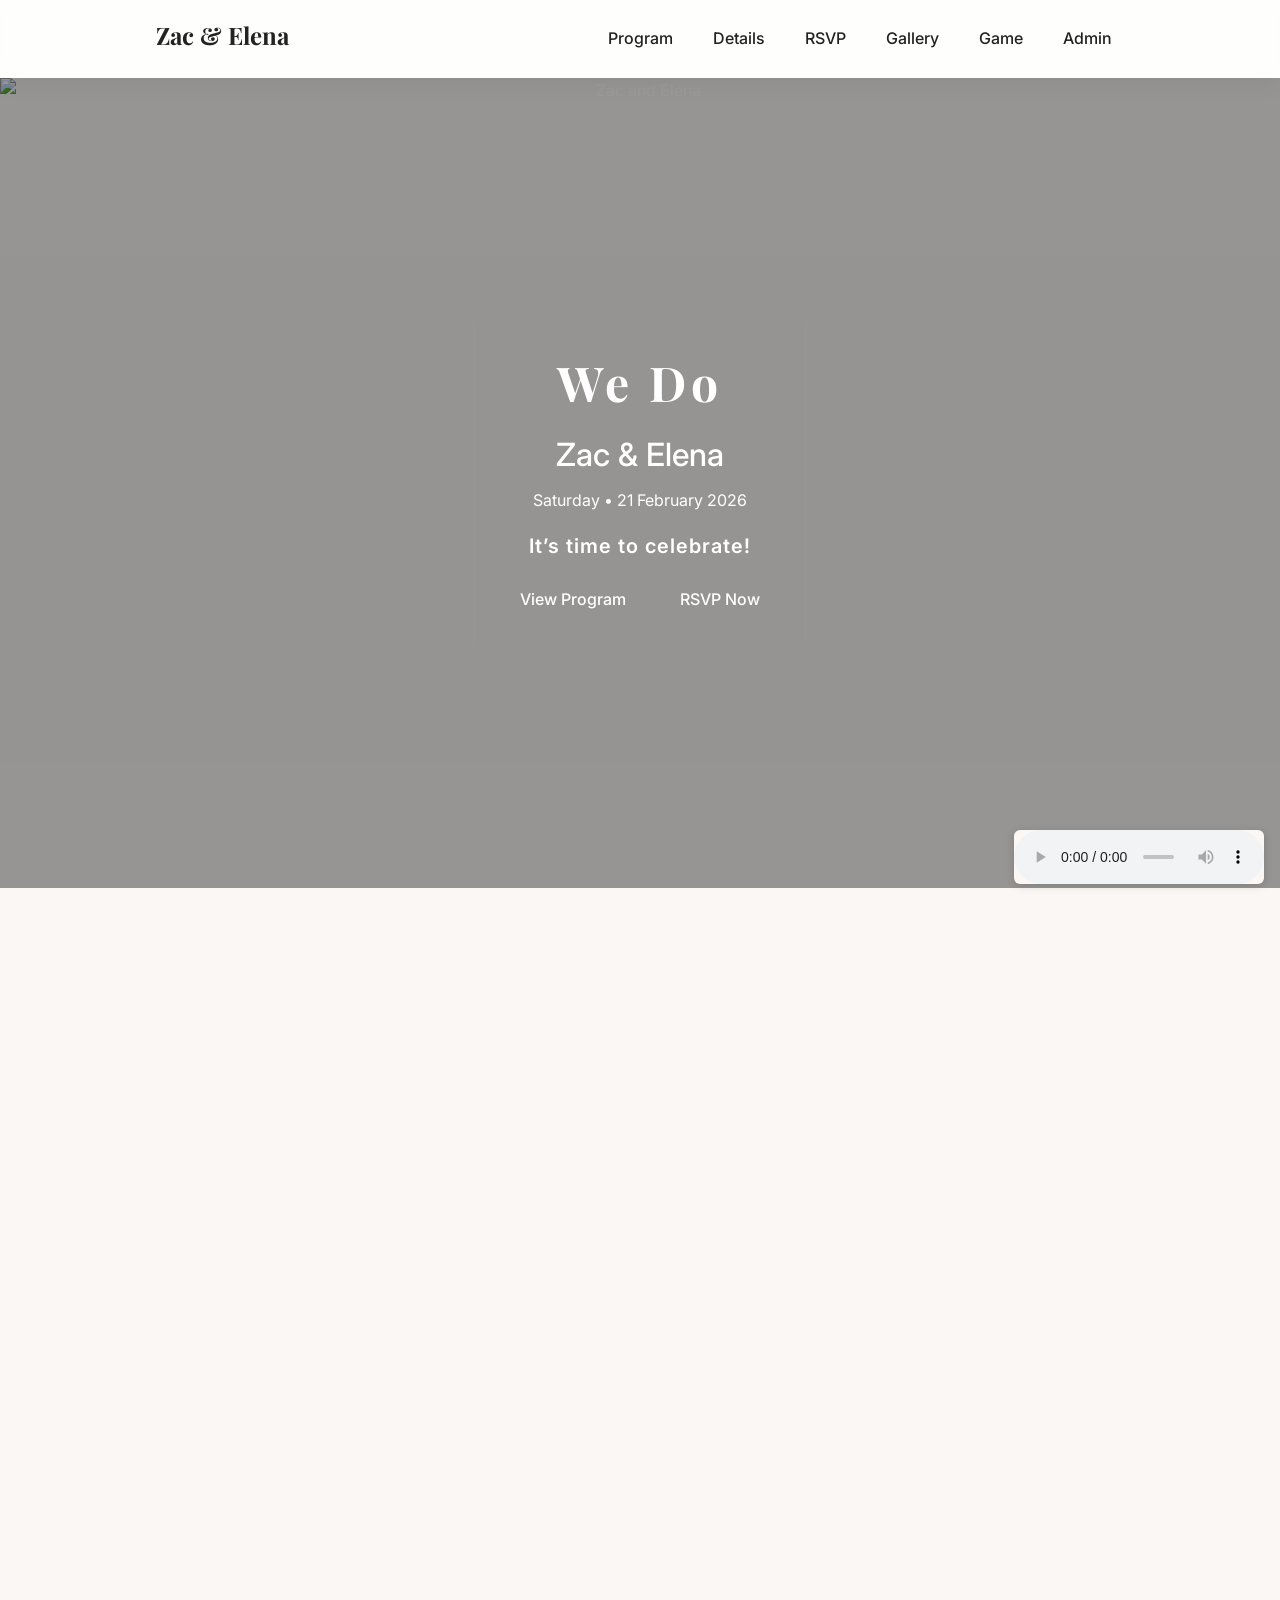
==== index.html @ fa67dbf8 "Add initial site files" ====
<!DOCTYPE html>
<html lang="en">
<head>
  <meta charset="UTF-8" />
  <meta name="viewport" content="width=device-width, initial-scale=1.0" />
  <title>Zac & Elena Wedding</title>
  <link rel="preconnect" href="https://fonts.googleapis.com">
  <link rel="preconnect" href="https://fonts.gstatic.com" crossorigin>
  <!-- Use Google Fonts for elegant typography -->
  <link href="https://fonts.googleapis.com/css2?family=Playfair+Display:wght@400;700&family=Inter:wght@300;400;600&display=swap" rel="stylesheet">
  <link rel="stylesheet" href="styles.css" />
  <script defer src="https://cdn.jsdelivr.net/npm/canvas-confetti@1.9.3/dist/confetti.browser.min.js"></script>
</head>
<body>
  <!-- Sticky navigation -->
  <header id="topNav" class="nav">
    <nav class="container">
      <h1 class="logo"><a href="#hero">Zac & Elena</a></h1>
      <ul class="nav-links">
        <li><a href="#program">Program</a></li>
        <li><a href="#details">Details</a></li>
        <li><a href="#rsvp">RSVP</a></li>
        <li><a href="#gallery">Gallery</a></li>
        <!-- Visible link to the separate game page. Opens the Everest Love Run game on its own page rather than in an overlay. -->
        <li><a href="game.html">Game</a></li>
        <li><a href="#admin">Admin</a></li>
      </ul>

        <!-- Mobile navigation toggle (hamburger).  Hidden on larger screens and used to
             collapse/expand the navigation links on small devices.  Three bars
             represent the classic hamburger icon.  The aria-label improves
             accessibility for screen readers. -->
        <button id="navToggle" class="nav-toggle" aria-label="Toggle navigation">
          <span></span>
          <span></span>
          <span></span>
        </button>
    </nav>
  </header>

  <!-- Scroll progress bar.  As you scroll down the page this bar fills to
       indicate how much of the invite has been viewed.  It sits fixed at the
       very top of the viewport and uses the primary colour from the theme. -->
  <div id="progressBar"></div>

  <!-- Hero section -->
  <section id="hero" class="hero">
    <div class="hero-overlay"></div>
    <img class="hero-bg" src="images/1000017452.jpg" alt="Zac and Elena" />
    <div class="hero-content">
      <h2 class="hero-heading" data-edit-id="hero-heading">We Do</h2>
      <p class="hero-names" data-edit-id="hero-names">Zac & Elena</p>
      <p class="hero-date" data-edit-id="hero-date">Saturday • 21 February 2026</p>
      <!-- Countdown timer to the wedding date.  It will dynamically update to
           show the days, hours, minutes and seconds remaining until the big
           celebration.  The script.js file contains the logic to populate
           this element on page load. -->
      <div id="countdown" class="countdown"></div>
      <div class="hero-buttons">
        <a href="#program" class="btn pill">View Program</a>
        <a href="#rsvp" class="btn pill">RSVP Now</a>
      </div>
    </div>
  </section>

  

  <!-- Container for custom uploaded icons/elements -->
  <div id="customElements"></div>

  <!-- Our Story section.  A narrative about the couple's journey with a
       picturesque photo alongside the text.  This section uses a two‑column
       layout on larger screens and stacks on smaller devices.  The
       data-edit-id attributes allow quick editing in admin edit mode. -->
  <section id="story" class="section">
    <div class="container story-container">
      <div class="story-text">
        <h2 class="section-title" data-edit-id="story-title">Our Story</h2>
        <p class="section-subtitle" data-edit-id="story-subtitle">From chance encounters to forever friends – here’s how our love blossomed.</p>
        <p data-edit-id="story-body">We first crossed paths on a summer adventure and soon realised our lives were meant to intertwine.  Years of laughter, travel and shared dreams brought us closer together.  From late‑night road trips in a yellow Transit van to climbing real mountains and overcoming figurative ones, our bond has only grown stronger.  We can’t wait to begin the next chapter surrounded by those we love most.</p>
      </div>
      <div class="story-image">
        <img src="images/1000017460.jpg" alt="Our story" />
      </div>
    </div>
  </section>

  <!-- Program section -->
  <section id="program" class="section">
    <div class="container">
      <h2 class="section-title" data-edit-id="program-title">Program</h2>
      <p class="section-subtitle" data-edit-id="program-subtitle">Join us for our special day – here’s how it unfolds</p>
      <div class="timeline">
        <!-- Timeline items inserted via script.js -->
      </div>
      <!-- Add to Calendar link -->
      <div class="add-calendar" style="text-align:center; margin-top: 1rem;">
        <a href="event.ics" download class="btn secondary">Add to Calendar</a>
      </div>
    </div>
  </section>

  <!-- Details section -->
  <section id="details" class="section alt-bg">
    <div class="container">
      <h2 class="section-title" data-edit-id="details-title">Details</h2>
      <div class="card-grid">
        <div class="card glass">
          <h3>Dress Attire</h3>
          <!-- The dress description can be edited via the admin content editor. -->
          <p data-edit-id="details-dress">
            <strong>DRESS ATTIRE – NO black dresses or shirts.</strong> Our
            ceremony and reception are held outdoors on lawn, so stilettos and
            spiky heels aren’t the best option – choose block heels, wedges or
            dressy flats instead. Smart, celebratory outfits are encouraged:
            think garden party meets cocktail, with colours and prints that
            celebrate the season.
          </p>
        </div>
        <div class="card glass">
          <h3>Transportation</h3>
          <!-- The transportation description can be edited via the admin content editor. -->
          <p data-edit-id="details-transport">
            Parking at Figbird Cottage is limited and taxis are scarce, so
            please <strong>car‑pool</strong> where possible. We’ve arranged a
            <strong>free shuttle bus</strong> making <strong>multiple trips
            between 3:30&nbsp;PM and 4:00&nbsp;PM</strong> from the
            <em>Nowra&nbsp;Entertainment Centre</em> to Figbird Cottage. There is
            plenty of parking at the Entertainment Centre. <br>
            <br>
            All guests must leave Figbird by <strong>11:00&nbsp;PM</strong>. If you’d like
            a lift back into town or to a nearby local address, simply tick the
            <em>late‑night shuttle</em> option on your RSVP and include your
            drop‑off street so we can plan routes.
          </p>
        </div>
        <div class="card glass">
          <h3>Accommodation</h3>
          <!-- The accommodation description can be edited via the admin content editor. -->
          <p data-edit-id="details-accom">
            We haven’t reserved accommodation, so please book early – weekends in
            the Shoalhaven region fill up fast. Great options in <strong>Nowra</strong>
            include <a href="https://www.questapartments.com.au/properties/nsw/nowra/quest-nowra/overview" target="_blank">Quest Nowra</a>
            (around <em>$220/night</em>), <a href="https://www.parkhaven.com.au/" target="_blank">Parkhaven Motel</a>
            (~<em>$180/night</em>) and <a href="https://www.nightcaphotels.com.au/hotels/nsw/archer" target="_blank">Nightcap at Archer</a>
            (~<em>$190/night</em>). You’ll also find plenty of charming Airbnbs and holiday cottages in
            Nowra, Bomaderry and nearby coastal towns like Huskisson, Culburra and Shoalhaven Heads
            from around <em>$250/night</em>.
          </p>
        </div>
      </div>
    </div>
  </section>

  <!-- RSVP section -->
  <section id="rsvp" class="section">
    <div class="container">
      <h2 class="section-title" data-edit-id="rsvp-title">RSVP</h2>
      <p class="section-subtitle" data-edit-id="rsvp-subtitle">Kindly reply by 15 January&nbsp;2026</p>
      <!-- Wrap the RSVP form in a decorative card container to evoke a wedding invitation feel -->
      <div class="rsvp-card">
        <!-- Custom RSVP header capturing Zac & Elena's love story (Mt Everest, yellow van, hearts, rings, roses, cross and their names). -->
        <img src="images/rsvp_header_custom_final.jpg" alt="Custom RSVP header" class="rsvp-header">
        <form id="rsvpForm" class="rsvp-form glass">
        <!-- Guest selection list -->
        <div id="guestListContainer" class="guest-list-container"></div>
        <button type="button" id="addGuestBtn" class="btn secondary small">+ Add another guest</button>
        
        <!-- Attendance question -->
        <div class="form-group">
          <label>Will you honour us with your presence on this special day?</label>
          <div class="radio-group">
            <label><input type="radio" name="attendance" value="yes" required /> Yes, I’d love to!</label>
            <label><input type="radio" name="attendance" value="no" /> Sadly, I won’t be able to attend.</label>
          </div>
        </div>

        <!-- Bring a guest? -->
        <div class="form-group">
          <label>Will you be bringing a guest to share this special moment?</label>
          <div class="radio-group">
            <label><input type="radio" name="bringGuest" value="yes" /> Yes, I’ll have someone joining me!</label>
            <label><input type="radio" name="bringGuest" value="no" checked /> No, I’ll be attending on my own.</label>
          </div>
        </div>

        <!-- Shuttle pickup (Reception-only guests) -->
        <div id="shuttle1Container" class="form-group hidden">
          <label>Reception-only shuttle pickup (3:30–4:00&nbsp;PM at Nowra Entertainment Centre)</label>
          <p>This option is only for reception-only guests. Please indicate if you will use this shuttle.</p>
          <div class="checkbox-group">
            <label><input type="checkbox" id="shuttle1" /> I will use the reception shuttle</label>
          </div>
        </div>

        <!-- Late-night shuttle -->
        <div class="form-group">
          <label><input type="checkbox" id="lateShuttle" /> I’ll need a late-night shuttle</label>
          <div id="lateShuttleAddress" class="hidden">
            <label for="dropoff">Drop-off address (optional)</label>
            <input type="text" id="dropoff" name="dropoff" placeholder="Enter your address" />
          </div>
        </div>

        <!-- Song suggestion -->
        <div class="form-group">
          <label for="song">Song suggestion (title &amp; artist)</label>
          <input type="text" id="song" name="song" placeholder="Optional" />
        </div>

        <!-- Dietary requirements -->
        <div class="form-group">
          <label for="diet">Dietary requirements</label>
          <input type="text" id="diet" name="diet" placeholder="e.g., vegetarian, allergies (optional)" />
        </div>

        <!-- Comments -->
        <div class="form-group">
          <label for="message">Message to the couple</label>
          <textarea id="message" name="message" rows="3" placeholder="Optional"></textarea>
        </div>

        <!-- Shuttle information box -->
        <div class="shuttle-info-box">
          <h4>Shuttle Details</h4>
          <p>If you plan to use the shuttle, please meet at the <strong>Nowra Entertainment Centre</strong> at <strong>3:30&nbsp;PM</strong>. The shuttle will depart promptly after. All guests must leave Figbird by <strong>11:00&nbsp;PM</strong>. If you need a ride into town or to a local address on our free shuttle, please select the late‑night shuttle option in your RSVP.</p>
          <!-- Decorative map image sized via CSS. Clicking the map opens the shuttle route in Google Maps. -->
          <a id="shuttleMapLink" href="https://www.google.com/maps/dir/?api=1&origin=Nowra+Entertainment+Centre,+Nowra+NSW&destination=Figbird+Cottage,+Terara+NSW" target="_blank" style="display:block;">
            <img src="images/shuttle_info_compressed.jpg" alt="Shuttle route information map" class="shuttle-map" style="height: 180px; max-height: 180px; width: 100%; object-fit: contain; object-position: center;">
          </a>
        </div>

        <!-- Submit -->
        <div class="form-group">
          <button type="submit" class="btn primary">Submit RSVP</button>
        </div>
        </form>
      </div>
      <p id="rsvpConfirmation" class="hidden confirmation"></p>
      <!-- Popup message for RSVP confirmation and confetti -->
      <div id="rsvpPopup" class="hidden rsvp-popup"></div>
    </div>
  </section>

  <!-- Gallery -->
  <!-- Highlight Reel section. Four hand‑picked photos autoplay through a simple slideshow. -->
  <section id="gallery" class="section">
    <div class="container">
      <h2 class="section-title">Highlights</h2>
      <!-- Container for the highlight slideshow. Each img represents a slide. -->
      <div id="highlightReel" class="highlight-reel">
        <img class="highlight-slide" data-index="0" alt="" />
        <img class="highlight-slide" data-index="1" alt="" />
        <img class="highlight-slide" data-index="2" alt="" />
        <img class="highlight-slide" data-index="3" alt="" />
      </div>
      <!-- A subtle progress bar below the slideshow showing the current slide position. -->
      <div id="highlightProgress" class="highlight-progress">
        <div id="highlightProgressBar" class="progress-bar"></div>
      </div>
    </div>
  </section>

  <!-- Coming Soon section. Teases the future guest and professional photos with disabled placeholders. -->
  <section id="comingSoon" class="section">
    <div class="container">
      <h2 class="section-title">Coming Soon...</h2>
      <p class="section-subtitle">We’ll open this space for your photos and our photographer’s favourites after the day. Check back soon!</p>
      <div class="coming-grid">
        <div class="coming-slot"><div class="coming-placeholder"></div></div>
        <div class="coming-slot"><div class="coming-placeholder"></div></div>
        <div class="coming-slot"><div class="coming-placeholder"></div></div>
        <div class="coming-slot"><div class="coming-placeholder"></div></div>
      </div>
      <p class="coming-note">Uploads will open after the big day.</p>
    </div>
  </section>


  <!-- Guestbook section.  Visitors can leave well‑wishes or advice for
       the newlyweds.  Messages are stored in the browser’s local storage so
       they persist between visits.  The list of entries appears below the
       form and is also visible to the admin on the dashboard. -->
  <section id="guestbook" class="section alt-bg">
    <div class="container">
      <h2 class="section-title">Guestbook</h2>
      <p class="section-subtitle">Leave a message for the happy couple</p>
      <form id="guestbookForm" class="guestbook-form glass">
        <div class="form-group">
          <label for="guestbookName">Your name</label>
          <input type="text" id="guestbookName" placeholder="Your name" required />
        </div>
        <div class="form-group">
          <label for="guestbookMessage">Message</label>
          <textarea id="guestbookMessage" rows="3" placeholder="Your message" required></textarea>
        </div>
        <button type="submit" class="btn primary">Submit Message</button>
      </form>
      <ul id="guestbookEntries" class="list guestbook-list"></ul>
    </div>
  </section>

  <!-- Admin section -->
  <section id="admin" class="section alt-bg">
    <div class="container">
    <h2 class="section-title" data-edit-id="admin-title">Admin Dashboard</h2>
      <div id="adminLogin" class="admin-login glass">
        <h3>Admin Access</h3>
        <p>Enter the site password and admin key to view RSVPs.</p>
        <div class="form-group">
          <label for="sitePassword">Site password:</label>
          <input type="password" id="sitePassword" required />
        </div>
        <div class="form-group">
          <label for="adminKey">Admin key:</label>
          <input type="password" id="adminKey" required />
        </div>
        <button id="adminLoginBtn" class="btn primary">Login</button>
        <p id="adminError" class="error hidden"></p>
      </div>
      
      <div id="adminContent" class="admin-content hidden">
        <div class="admin-actions">
          <button id="exportCsvBtn" class="btn secondary small">Export RSVPs CSV</button>
          <button id="exportSongsCsvBtn" class="btn secondary small">Export Songs CSV</button>
          <button id="exportShuttlesCsvBtn" class="btn secondary small">Export Shuttles CSV</button>
          <button id="clearRsvpsBtn" class="btn danger small">Clear RSVPs</button>
          <!-- Buttons to manage the guestbook entries.  Admins can export
               messages as a CSV or clear the guestbook entirely. -->
          <button id="exportGuestbookBtn" class="btn secondary small">Export Guestbook CSV</button>
          <button id="clearGuestbookBtn" class="btn danger small">Clear Guestbook</button>
        </div>
        <!-- Box 1: RSVP Entries -->
        <div class="admin-box">
          <h3>RSVP Entries</h3>
          <div id="rsvpEntries" class="entries"></div>
        </div>
        <!-- Box 2: Song Suggestions -->
        <div class="admin-box">
          <h3>Song Suggestions</h3>
          <ul id="songsList" class="list"></ul>
        </div>
        <!-- Box 3: Shuttle #1 Roster (Reception-only) -->
        <div class="admin-box">
          <h3>Shuttle #1 Roster (Reception‑only)</h3>
          <ul id="shuttle1List" class="list"></ul>
        </div>
        <!-- Box 4: Shuttle #2 Roster (Late-night) -->
        <div class="admin-box">
          <h3>Shuttle #2 Roster (Late‑night)</h3>
          <ul id="shuttle2List" class="list"></ul>
        </div>
        <!-- Box 5: Remaining Guests (Pending) -->
        <div class="admin-box">
          <h3>Remaining Guests (Pending)</h3>
          <button id="togglePendingBtn" class="btn secondary small">Show/Hide Remaining Guests</button>
          <ul id="pendingList" class="list hidden"></ul>
        </div>
        <!-- Box 6: Declined RSVPs -->
        <div class="admin-box">
          <h3>Declined RSVPs</h3>
          <ul id="declinedList" class="list"></ul>
        </div>

        <!-- Box 7: Game High Scores -->
        <div class="admin-box">
          <h3>Game High Scores</h3>
          <ul id="highScoresList" class="list"></ul>
        </div>

        <!-- Box 8: Edit Content Sections -->
        <div class="admin-box">
          <h3>Edit Content Sections</h3>
          <p>Change the headings and text across your site (Our Story, Program intro, RSVP subtitle and Details cards). Your edits will appear instantly on the page and can be saved together.</p>
          <!-- Dynamic content editor fields will be injected here via script.js. -->
          <div id="contentEditor"></div>
        </div>

        <!-- Box 9: Edit Program Timeline -->
        <div class="admin-box">
          <h3>Edit Program Timeline</h3>
          <p>Modify your wedding schedule using the simple event editor below. Each entry has fields for
            <strong>time</strong>, <strong>title</strong>, and a <strong>description</strong>. You can optionally
            add an emoji icon or a chip (small tag) with a label and URL—for example, to link to a map. Use
            the arrows to reorder events or the remove button to delete one. Click <em>Add Event</em> to
            insert a new row. When you’re done, click <strong>Save Program</strong> to update the timeline.</p>
          <!-- Container for the dynamic program editor. Rows will be injected via script.js -->
          <div id="programEditor"></div>
          <!-- Buttons for editing the program timeline -->
          <div class="program-editor-actions" style="margin-top: 0.5rem;">
            <button id="addEventBtn" type="button" class="btn secondary small">Add Event</button>
            <!-- The Save Program button has been removed. Use the Save All button below to commit timeline changes. -->
          </div>
        </div>

        <!-- Box 10: Guestbook Messages -->
        <div class="admin-box">
          <h3>Guestbook Messages</h3>
          <button id="toggleGuestbookAdminBtn" class="btn secondary small">Show/Hide Messages</button>
          <ul id="adminGuestbookList" class="list hidden"></ul>
        </div>

        <!-- Box 11: Manage Highlight Reel and Guest Uploads -->
        <div class="admin-box">
          <h3>Highlight Gallery</h3>
          <p>Upload up to four highlight images. These will play automatically in a slideshow for your guests.</p>
          <!-- Highlight upload controls. Each slot corresponds to a slide in the highlight reel. -->
          <div class="form-group">
            <label for="highlightUpload0">Highlight 1:</label>
            <input type="file" id="highlightUpload0" accept="image/*" />
            <button id="clearHighlight0" class="btn danger small" type="button">Clear</button>
          </div>
          <div class="form-group">
            <label for="highlightUpload1">Highlight 2:</label>
            <input type="file" id="highlightUpload1" accept="image/*" />
            <button id="clearHighlight1" class="btn danger small" type="button">Clear</button>
          </div>
          <div class="form-group">
            <label for="highlightUpload2">Highlight 3:</label>
            <input type="file" id="highlightUpload2" accept="image/*" />
            <button id="clearHighlight2" class="btn danger small" type="button">Clear</button>
          </div>
          <div class="form-group">
            <label for="highlightUpload3">Highlight 4:</label>
            <input type="file" id="highlightUpload3" accept="image/*" />
            <button id="clearHighlight3" class="btn danger small" type="button">Clear</button>
          </div>
          <h3 style="margin-top:1.5rem;">Guest Uploads</h3>
          <p>When enabled, guests will be able to submit their own photos after the wedding. All submissions will remain pending until approved.</p>
          <div class="form-group">
            <input type="checkbox" id="enableGuestUploads" />
            <label for="enableGuestUploads">Enable guest uploads</label>
          </div>
        </div>

        <!-- Box 12: Our Story Photo -->
        <div class="admin-box">
          <h3>Our Story Photo</h3>
          <p>Upload or change the photo displayed in the Our Story section.</p>
          <div class="form-group">
            <input type="file" id="storyImageUpload" accept="image/*" />
            <button id="clearStoryImage" class="btn danger small" type="button">Clear</button>
          </div>
        </div>

        <!-- Save All Changes button: commit content, program and other edits in one step -->
        <div class="admin-box">
          <!-- Hook the click handler inline so it always fires, even if JS event binding fails. -->
          <button id="saveAllBtn" class="btn primary" onclick="saveAllChanges()">Save All Changes</button>
          <!-- A small status message that appears after saving. It is hidden by default and shown via script.js. -->
          <p id="saveAllStatus" class="status hidden" style="margin-top:0.5rem;color:green;"></p>
        </div>

        <!-- Raw entries (hidden by default) -->
        <div id="rawContainer" class="hidden">
          <h3>Raw Entries</h3>
          <pre id="rawEntries" class="raw"></pre>
        </div>
        <!-- Designer Tools -->
        <h3>Designer Tools</h3>
        <div class="designer-tools">
          <div class="form-group">
            <label for="adminUploadImage">Upload image to gallery:</label>
            <input type="file" id="adminUploadImage" accept="image/*" />
          </div>
          <div class="form-group">
            <label for="adminUploadIcon">Upload icon/graphic (free placement):</label>
            <input type="file" id="adminUploadIcon" accept="image/*" />
          </div>

          <!-- Upload hero background image for the hero section. Allows you to change the background photo on the fly. -->
          <div class="form-group">
            <label for="adminUploadHero">Upload hero background:</label>
            <input type="file" id="adminUploadHero" accept="image/*" />
          </div>
          <div class="form-group">
            <label for="adminUploadMusic">Upload music file:</label>
            <input type="file" id="adminUploadMusic" accept="audio/*" />
          </div>
          <div class="form-group">
            <label for="headerColorPicker">Header text color:</label>
            <input type="color" id="headerColorPicker" value="#222222" />
          </div>
          <div class="form-group">
            <label for="textColorPicker">Body text color:</label>
            <input type="color" id="textColorPicker" value="#333333" />
          </div>
          <div class="form-group">
            <label for="navBgColorPicker">Navigation background color:</label>
            <input type="color" id="navBgColorPicker" value="#ffffff" />
          </div>
          <div class="form-group">
            <label for="overlayOpacity">Background overlay opacity (35–90%):</label>
            <input type="range" id="overlayOpacity" min="35" max="90" value="70" />
          </div>
          <div class="form-group">
            <button id="toggleEditMode" class="btn secondary small">Toggle Edit Mode</button>
            <button id="toggleRawEntries" class="btn secondary small">Toggle Raw Entries</button>
          </div>
          <!-- The separate Save Changes button is removed in favour of the unified Save All button. -->
        </div>
      </div>
    </div>
  </section>

  <!-- Lightbox overlay for viewing gallery images in full size.  It is hidden by default
       and becomes visible when a gallery image is clicked.  Navigation buttons allow
       visitors to move between images, and the close button returns to the gallery. -->
  <div id="lightboxOverlay" class="lightbox hidden">
    <button id="lightboxClose" class="lightbox-close" aria-label="Close image">×</button>
    <button id="lightboxPrev" class="lightbox-nav lightbox-prev" aria-label="Previous image">‹</button>
    <img id="lightboxImage" src="" alt="Gallery image" />
    <button id="lightboxNext" class="lightbox-nav lightbox-next" aria-label="Next image">›</button>
  </div>
  <!-- Load the galleryImages script before the main script so the
       galleryImages object is available globally. This script defines
       window.galleryImages which contains base64 versions of the gallery
       photos. -->
  <script src="galleryImages.js"></script>
  <script src="script.js"></script>
  <!-- Everest Love Run game script has been moved to game.html -->
  <!-- Background music audio (managed via admin tools) -->
  <!--
    The background music player is now visible to guests.  We expose the native
    browser controls so visitors can pause or adjust the volume of whatever
    track the admin has uploaded.  The element is positioned via CSS (see
    styles.css) so it floats unobtrusively in the bottom corner of the page.
  -->
  <audio id="bgMusic" loop controls></audio>

<script>
document.addEventListener('DOMContentLoaded', function() {
  try {
    // Fix any 'amp;amp' occurrences in text content
    function normalizeNodeText(node) {
      if (node.nodeType === Node.TEXT_NODE) {
        if (node.nodeValue && node.nodeValue.includes('amp;amp')) {
          node.nodeValue = node.nodeValue.replace(/amp;amp/g, '&');
        }
      } else if (node.nodeType === Node.ELEMENT_NODE) {
        node.childNodes.forEach(normalizeNodeText);
      }
    }
    normalizeNodeText(document.body);
    if (document.title && document.title.includes('amp;amp')) {
      document.title = document.title.replace(/amp;amp/g, '&');
    }
  } catch (e) {
    console.warn('Normalization error:', e);
  }
});
</script>

</body>
</html>
---- styles.css ----
/* Base styles */
* {
  box-sizing: border-box;
}

body {
  margin: 0;
  font-family: 'Inter', sans-serif;
  line-height: 1.6;
  color: var(--text-color);
  background: var(--background-color);
}

/*
 * Make the background music player visible and unobtrusive.  The native
 * browser audio controls provide play/pause and volume adjustment so
 * guests can manage the music to their liking.  Position the player
 * fixed in the bottom right corner to keep it accessible no matter
 * where the visitor is on the page.  A subtle shadow and rounded
 * corners integrate it with the rest of the design.
 */
#bgMusic {
  position: fixed;
  bottom: 1rem;
  right: 1rem;
  z-index: 1000;
  width: 250px;
  max-width: 80vw;
  background-color: var(--background-color);
  border-radius: 6px;
  box-shadow: 0 2px 8px rgba(0, 0, 0, 0.15);
}

h1, h2, h3, h4, h5, h6 {
  font-family: 'Playfair Display', serif;
  margin: 0 0 0.5rem;
  color: var(--heading-color);
}

p {
  margin-top: 0;
}

/* CSS variables for theme */
:root {
  --primary-color: #ba8ca2;
  --secondary-color: #e9d6c6;
  --accent-color: #c49e8b;
  --background-color: #faf7f5;
  --text-color: #333;
  --heading-color: #222;
  --nav-bg-color: rgba(255, 255, 255, 0.8);
  --card-background: rgba(255, 255, 255, 0.9);
  --card-blur: 12px;
  --card-radius: 1rem;
  --shadow: 0 6px 24px rgba(0, 0, 0, 0.05);
  --transition-fast: 0.2s ease;
}

/* Utility classes */
.container {
  width: 90%;
  max-width: 1000px;
  margin: 0 auto;
  padding: 2rem 0;
}

section {
  padding: 4rem 0;
  position: relative;
}

.section-title {
  font-size: 2rem;
  text-align: center;
  margin-bottom: 1rem;
}

.section-subtitle {
  font-size: 1rem;
  text-align: center;
  margin-bottom: 2rem;
  color: #666;
}

.alt-bg {
  background: #f5efec;
}

/* Navigation */
.nav {
  position: sticky;
  top: 0;
  width: 100%;
  background: var(--nav-bg-color);
  backdrop-filter: blur(10px);
  z-index: 100;
  box-shadow: var(--shadow);
}

.nav .container {
  display: flex;
  align-items: center;
  justify-content: space-between;
  padding: 1rem;
}

.nav .logo a {
  font-size: 1.5rem;
  font-weight: bold;
  color: var(--heading-color);
  text-decoration: none;
}

.nav-links {
  list-style: none;
  display: flex;
  gap: 1rem;
  margin: 0;
  padding: 0;
}

.nav-links li a {
  text-decoration: none;
  color: var(--heading-color);
  font-weight: 500;
  padding: 0.5rem 0.75rem;
  transition: color var(--transition-fast);
}

.nav-links li a:hover {
  color: var(--primary-color);
}

/* Hero */
.hero {
  position: relative;
  min-height: 90vh;
  display: flex;
  align-items: center;
  justify-content: center;
  text-align: center;
  color: white;
  overflow: hidden;
}

.hero-bg {
  position: absolute;
  top: 0;
  left: 0;
  width: 100%;
  height: 100%;
  object-fit: cover;
  z-index: -2;
}

.hero-overlay {
  position: absolute;
  top: 0;
  left: 0;
  width: 100%;
  height: 100%;
  background: rgba(0, 0, 0, 0.4);
  z-index: -1;
}

.hero-content {
  backdrop-filter: blur(4px);
  padding: 2rem;
  border-radius: var(--card-radius);
  max-width: 90%;
  color: #fff;
}

/* Ensure hero links and headings are white */
.hero-content h2,
.hero-content p,
.hero-content a {
  color: #fff;
}

.hero-heading {
  font-size: 3rem;
  margin-bottom: 0.5rem;
  letter-spacing: 0.1em;
}

.hero-names {
  font-size: 2rem;
  font-weight: 500;
  margin-bottom: 0.5rem;
}

.hero-date {
  font-size: 1rem;
  margin-bottom: 1rem;
}

.hero-buttons {
  display: flex;
  gap: 1rem;
  justify-content: center;
}

/* Buttons */
.btn {
  display: inline-block;
  padding: 0.6rem 1.2rem;
  border-radius: 999px;
  text-decoration: none;
  font-weight: 500;
  cursor: pointer;
  transition: background var(--transition-fast), color var(--transition-fast);
}

.btn.primary {
  background: var(--primary-color);
  color: white;
}

.btn.primary:hover {
  background: #9c7187;
}

.btn.secondary {
  background: var(--secondary-color);
  color: var(--heading-color);
}

.btn.secondary:hover {
  background: #d1c2b4;
}

.btn.danger {
  background: #e57373;
  color: white;
}

.btn.danger:hover {
  background: #cc5c5c;
}

.btn.small {
  padding: 0.4rem 1rem;
  font-size: 0.875rem;
}

/* Cards & grid */
.card-grid {
  display: grid;
  grid-template-columns: repeat(auto-fit, minmax(250px, 1fr));
  gap: 1.5rem;
}

.card {
  padding: 1.5rem;
  border-radius: var(--card-radius);
  box-shadow: var(--shadow);
  background: var(--card-background);
  backdrop-filter: blur(var(--card-blur));
  /* Increase line height to improve legibility in long paragraphs */
  line-height: 1.6;
  /* Space out paragraphs inside cards */
}

/* Reduce crowded appearance inside detail cards */
#details .card p {
  /* Give paragraphs more breathing room */
  margin-bottom: 1rem;
}

/* Use primary color for emphasised text within detail cards rather than red */
#details .card strong {
  /* Style headings inside details cards */
  display: block;
  margin-bottom: 0.5rem;
  font-size: 1.05rem;
  color: var(--primary-color);
}

/* Edit mode styling */
/* In edit mode highlight gallery images without making them draggable.
   A dashed border indicates the image is editable, but the cursor remains default
   so users aren’t misled into dragging photos out of place. */
.edit-mode .gallery-grid img {
  border: 2px dashed var(--primary-color);
  cursor: default;
}

/* Controls displayed under each gallery image when edit mode is active */
.gallery-controls {
  /* Default flex layout for controls when not overlaid via wrapper. */
  display: flex;
  justify-content: center;
  gap: 0.5rem;
  margin-top: 0.25rem;
}
.gallery-controls button {
  font-size: 0.8rem;
  padding: 0.2rem 0.4rem;
  border: none;
  border-radius: 0.3rem;
  cursor: pointer;
  background: var(--secondary-color);
  color: var(--heading-color);
  box-shadow: var(--shadow);
}

/* Style the slider used to resize gallery images in edit mode. It inherits
   accent colours for consistency with the site palette. */
.gallery-controls input[type="range"] {
  -webkit-appearance: none;
  height: 0.4rem;
  /* Width of each slider. Slightly narrower now that multiple sliders may appear */
  width: 3rem;
  border-radius: 0.2rem;
  background: var(--secondary-color);
  outline: none;
}
.gallery-controls input[type="range"]::-webkit-slider-thumb {
  -webkit-appearance: none;
  appearance: none;
  width: 0.8rem;
  height: 0.8rem;
  border-radius: 50%;
  background: var(--primary-color);
  cursor: pointer;
}
.gallery-controls input[type="range"]::-moz-range-thumb {
  width: 0.8rem;
  height: 0.8rem;
  border-radius: 50%;
  background: var(--primary-color);
  cursor: pointer;
}
.gallery-controls button:hover {
  background: var(--primary-color);
  color: white;
}

/* When a gallery image is wrapped in .gallery-item, position the controls
   overlay at the bottom of the image. The wrapper must be position:relative. */
.gallery-item {
  position: relative;
}
.gallery-item .gallery-controls {
  /* When wrapped in .gallery-item the controls should appear below the image
     rather than overlaying it. Use static positioning so they stack. */
  position: static;
  display: flex;
  justify-content: center;
  gap: 0.4rem;
  margin-top: 0.25rem;
  background: transparent;
  border-radius: 0;
}

/* --------------------------------------------------------------------------
   Detail card collapsing
   Adds a neat “Read more/Less” toggle to long detail boxes so they don’t
   dominate the page. When collapsed, the card height is capped and a
   gradient overlay hints that more content is available. */
.card.collapsed {
  /* Limit the height of each collapsed card so information is displayed
     compactly. A lower height prevents the boxes from feeling crowded. */
  max-height: 200px;
  overflow: hidden;
  position: relative;
  transition: max-height 0.3s ease;
}
.card.collapsed::after {
  content: '';
  position: absolute;
  bottom: 0;
  left: 0;
  width: 100%;
  /* Subtler fade overlay height so more of the card is visible */
  height: 3rem;
  background: linear-gradient(rgba(255,255,255,0), var(--background-color));
}
.read-more {
  display: block;
  margin: 0.5rem auto 0;
  padding: 0.3rem 0.8rem;
  border-radius: 0.5rem;
  /* Make the read more toggle more visually distinct */
  background: var(--primary-color);
  color: white;
  font-size: 0.85rem;
  text-align: center;
  cursor: pointer;
  width: fit-content;
}
.read-more:hover {
  /* Invert colours when hovering to give the button a tactile feel */
  background: var(--secondary-color);
  color: var(--heading-color);
}

/* Wrap each detail card and its read‑more button so they remain vertically
   aligned within the grid. The wrapper uses a column layout to stack
   the card and button together. */
.card-wrapper {
  display: flex;
  flex-direction: column;
  align-items: stretch;
}

/* Hero background thumbnail shown in the gallery under the couple photos */
.gallery-grid img.hero-thumb {
  opacity: 0.5;
  pointer-events: none;
}

/* Floral border styling for detail cards */
#details .card {
  /* Preserve existing styles */
  position: relative;
  border: 16px solid transparent;
  border-image-source: url('images/floral-border.png');
  border-image-slice: 200;
  border-image-repeat: round;
}

/* Increase visibility and prominence of the persistent exit button shown in the game overlay */
.exit-overlay-btn {
  font-size: 1.2rem;
  padding: 0.6rem 1rem;
  border-radius: 0.5rem;
  background: #e53e3e;
  color: #fff;
  box-shadow: var(--shadow);
  /* Position towards the top centre for better visibility */
  top: 1rem;
  right: 1rem;
}


/* Timeline */
.timeline {
  position: relative;
  margin-left: 2rem;
  padding-left: 2rem;
  border-left: 2px solid var(--accent-color);
}

.timeline-item {
  position: relative;
  margin-bottom: 2rem;
  padding-left: 1.5rem;
}

.timeline-item:last-child {
  margin-bottom: 0;
}

.timeline-item::before {
  content: '';
  position: absolute;
  left: -1.2rem;
  top: 0;
  width: 0.75rem;
  height: 0.75rem;
  background: var(--accent-color);
  border-radius: 50%;
}

.timeline-time {
  font-weight: bold;
  margin-bottom: 0.25rem;
  color: var(--primary-color);
}

.timeline-title {
  font-size: 1.1rem;
  margin-bottom: 0.25rem;
}

.timeline-desc {
  font-size: 0.9rem;
  color: #666;
}

.timeline-chip {
  display: inline-block;
  margin-top: 0.25rem;
  background: var(--secondary-color);
  color: var(--heading-color);
  padding: 0.25rem 0.5rem;
  border-radius: 999px;
  font-size: 0.75rem;
  text-decoration: none;
}

/* RSVP form */
.rsvp-form {
  padding: 2rem;
  border-radius: var(--card-radius);
  box-shadow: var(--shadow);
  background: var(--card-background);
  backdrop-filter: blur(var(--card-blur));
  max-width: 700px;
  margin: 0 auto;
}

/* Decorative card wrapper around the RSVP form. This gives the form
   a refined, invitation-like appearance reminiscent of printed
   wedding stationery. */
.rsvp-card {
  max-width: 700px;
  margin: 0 auto 2rem auto;
  padding: 2.5rem;
  border: 6px double var(--secondary-color);
  border-radius: 1.5rem;
  /* Use a bespoke watercolor floral background for a more personalised wedding feel. The
     floral image sits beneath a soft gradient to ensure text remains readable. */
  background-image: url('images/rsvp_border_compressed.jpg'), linear-gradient(135deg, #fffdfd, #f9f4f2);
  background-size: cover, cover;
  background-position: center, center;
  box-shadow: 0 4px 12px rgba(0, 0, 0, 0.08);
  position: relative;
}

/* Remove the glass effect and extra padding inside the RSVP form when
   it sits within our decorative card. The form will inherit the
   card’s background and border so it feels integrated. */
.rsvp-card .rsvp-form {
  background: transparent;
  box-shadow: none;
  backdrop-filter: none;
  padding: 0;
}

/* Image header at the top of the RSVP card. It spans the full width of the card and
   scales proportionally. We add some margin underneath so the form fields don’t
   butt up against the artwork. */
.rsvp-card .rsvp-header {
  width: 100%;
  /* Crop the decorative header so only the top floral portion is visible and the
     large blank area beneath is removed. We fix a height and use object-fit
     cover with object-position top to show the flowers while trimming the
     excess. */
  /* Increase the height so the names, rings and cross in the custom artwork are visible */
  height: 240px;
  display: block;
  margin-bottom: 1rem;
  border-radius: 0.5rem;
  object-fit: cover;
  object-position: top;
}

/* Informational box within the RSVP card that provides shuttle instructions and a map. */
.shuttle-info-box {
  /* Reduce top margin so the box doesn’t crowd the RSVP form */
  margin-top: 1rem;
  padding: 1rem;
  border: 2px dashed var(--secondary-color);
  border-radius: 0.75rem;
  background: #fdf6f6;
  text-align: left;
}

.shuttle-info-box h4 {
  margin-top: 0;
  margin-bottom: 0.5rem;
  font-size: 1.1rem;
  color: var(--primary-color);
}

/* Style the shuttle map image within the shuttle info box. */
.shuttle-info-box .shuttle-map {
  width: 100%;
  /* Limit the height so the decorative map doesn’t dominate the card */
  height: 180px !important;
  max-height: 180px;
  margin-top: 0.5rem;
  border-radius: 0.5rem;
  object-fit: contain;
  object-position: center;
}

/* Admin RSVP entry styling for clarity. Each entry is contained
   within a card-like box with clearly separated details. */
.entry-box {
  background: var(--card-background);
  border-radius: var(--card-radius);
  box-shadow: var(--shadow);
  padding: 1.25rem 1.5rem;
  margin-bottom: 1.5rem;
}
.entry-box h3 {
  margin-top: 0;
  margin-bottom: 0.5rem;
  font-size: 1.25rem;
  color: var(--primary-color);
}
.entry-box ul {
  list-style: none;
  padding-left: 0;
  margin: 0.5rem 0;
}
.entry-box ul li {
  margin-bottom: 0.4rem;
}
.entry-box table {
  width: 100%;
  border-collapse: collapse;
  margin-top: 0.5rem;
  font-size: 0.9rem;
}
.entry-box table th,
.entry-box table td {
  border: 1px solid #e0e0e0;
  padding: 0.5rem;
  text-align: left;
}
.entry-box table th {
  background: var(--secondary-color);
  color: var(--text-color);
}

/*
 * Collapsible RSVP entry styling in the admin dashboard. Each entry has a
 * header summarising the group and key details, and a details section that
 * expands/collapses to show full information. The header itself is clickable
 * to toggle the collapsed state. When collapsed the arrow rotates and the
 * details are hidden.
 */
.entry-box {
  background: var(--card-background);
  border-radius: var(--card-radius);
  box-shadow: var(--shadow);
  padding: 0.75rem 1rem;
  margin-bottom: 1rem;
  border: 1px solid rgba(0,0,0,0.05);
}

.entry-box .entry-header {
  display: flex;
  align-items: center;
  justify-content: space-between;
  gap: 0.5rem;
  cursor: pointer;
  user-select: none;
}
.entry-box .entry-header .group-names {
  font-weight: 600;
  font-size: 1rem;
  color: var(--primary-color);
}
.entry-box .entry-header .summary {
  flex: 1;
  display: flex;
  flex-wrap: wrap;
  gap: 0.25rem 0.75rem;
  font-size: 0.85rem;
  color: var(--text-color);
  line-height: 1.3;
}
.entry-box .entry-header .summary span::before {
  content: '';
}
.entry-box .entry-toggle {
  font-size: 1rem;
  transition: transform 0.2s ease;
}
.entry-box.collapsed .entry-toggle {
  transform: rotate(-90deg);
}
.entry-box .entry-details {
  margin-top: 0.5rem;
}
.entry-box.collapsed .entry-details {
  display: none;
}

/* Collapsible entry styles for admin RSVP cards */
.entry-box {
  position: relative;
}
.entry-header {
  display: flex;
  justify-content: space-between;
  align-items: center;
  cursor: pointer;
}
.entry-toggle {
  background: none;
  border: none;
  font-size: 1.25rem;
  line-height: 1;
  color: var(--primary-color);
  transform: rotate(0deg);
  transition: transform 0.2s ease;
}
.entry-box.collapsed .entry-toggle {
  transform: rotate(-90deg);
}
.entry-details {
  margin-top: 0.5rem;
}
.entry-box.collapsed .entry-details {
  display: none;
}

/* Style for the new exit button to complement the restart button */
#exitGameBtn {
  display: inline-block;
}

.form-group {
  margin-bottom: 1.5rem;
}

.form-group label {
  display: block;
  margin-bottom: 0.5rem;
  font-weight: 500;
}

.radio-group {
  display: flex;
  flex-wrap: wrap;
  gap: 1rem;
  margin-top: 0.5rem;
}

.radio-group input {
  margin-right: 0.3rem;
}

input[type="text"],
input[type="password"],
select,
textarea {
  width: 100%;
  padding: 0.5rem;
  border: 1px solid #ccc;
  border-radius: 0.5rem;
  font-size: 1rem;
  background: #fff;
}

select[multiple] {
  height: auto;
}

textarea {
  resize: vertical;
}

/* Guest row container now stacks child elements to allow per‑guest details */
.guest-row {
  display: flex;
  flex-direction: column;
  gap: 0.25rem;
  margin-bottom: 0.75rem;
}

/* Top row holds the select and remove button horizontally */
.guest-row-main {
  display: flex;
  gap: 0.5rem;
  align-items: center;
}

.guest-row-main select {
  flex: 1;
}

/* Hide any remove buttons inside guest row selectors. Public users should not
   see an option to remove a guest row. Target both specific .remove-btn class
   and any button within .guest-row-main. */
.guest-row-main button,
.guest-row-main button.remove-btn {
  display: none !important;
}

/* Per‑guest details container */
.guest-details {
  padding-left: 1rem;
  display: flex;
  flex-direction: column;
  gap: 0.25rem;
}

.guest-details.hidden {
  display: none;
}

/* Inputs inside guest details should expand */
.guest-details input[type="text"] {
  width: 100%;
  padding: 0.4rem 0.5rem;
  border: 1px solid #ccc;
  border-radius: 0.25rem;
}

.hidden {
  display: none;
}

.confirmation {
  text-align: center;
  margin-top: 1rem;
  font-weight: bold;
  color: var(--primary-color);
}

/* Gallery */
.gallery-grid {
  display: grid;
  grid-template-columns: repeat(auto-fit, minmax(200px, 1fr));
  gap: 1rem;
}

.gallery-grid img {
  width: 100%;
  height: 200px;
  object-fit: cover;
  border-radius: var(--card-radius);
  box-shadow: var(--shadow);
}

/* Placeholder boxes for an empty gallery. When there are no images
   uploaded yet, these boxes provide a visual frame for where photos
   will appear. They use a dashed border and soft background to hint
   that content can be added. */
.gallery-placeholder {
  width: 100%;
  height: 200px;
  border: 2px dashed #cbb9ae;
  border-radius: var(--card-radius);
  background-color: #f9f5f3;
  box-shadow: var(--shadow);
  display: flex;
  align-items: center;
  justify-content: center;
  color: #b8a59d;
  font-style: italic;
  font-size: 0.9rem;
}

/* -------------------------------------- */
/* Highlight reel styles */
/* A simple slideshow of up to four images with a progress bar. */
.highlight-reel {
  position: relative;
  width: 100%;
  max-width: 800px;
  margin: 0 auto;
  /* 16:9 aspect ratio for landscape orientation. Adjust as needed. */
  aspect-ratio: 16 / 9;
  border-radius: var(--card-radius);
  overflow: hidden;
  box-shadow: var(--shadow);
}

.highlight-reel img {
  position: absolute;
  inset: 0;
  width: 100%;
  height: 100%;
  object-fit: cover;
  opacity: 0;
  transition: opacity 0.4s ease-in-out;
}

/* Progress bar below the highlight reel */
.highlight-progress {
  width: 100%;
  height: 4px;
  background-color: #eee;
  border-radius: 2px;
  overflow: hidden;
  margin: 0.5rem auto;
  max-width: 800px;
}
.highlight-progress .progress-bar {
  width: 0%;
  height: 100%;
  background-color: var(--primary-color);
  transition: width linear;
}

/* ----------------------------------------------------------------------- */
/* Position controls for hero and highlight images
   When edit mode is active, range sliders appear beneath the hero header
   and highlight slideshow to allow live adjustment of each image's
   horizontal and vertical offset.  These controls write back to
   siteSettings.heroPosition and siteSettings.highlightPositions.  */
.position-controls {
  display: none; /* hidden by default; shown in edit mode via JS */
  margin-top: 0.5rem;
  font-size: 0.8rem;
  color: var(--text-color, #333);
}

/* Container for hero position sliders */
.hero-position-controls {
  display: flex;
  flex-direction: row;
  align-items: center;
  justify-content: flex-start;
  gap: 0.5rem;
  flex-wrap: wrap;
  background: rgba(255, 255, 255, 0.9);
  padding: 0.5rem 0.75rem;
  border-radius: var(--card-radius);
  box-shadow: var(--shadow);
  max-width: 600px;
  margin: 0.5rem auto;
}

/* Container for all highlight slide sliders */
.highlight-position-controls {
  display: flex;
  flex-direction: column;
  gap: 0.75rem;
  background: rgba(255, 255, 255, 0.9);
  padding: 0.5rem 0.75rem;
  border-radius: var(--card-radius);
  box-shadow: var(--shadow);
  max-width: 600px;
  margin: 1rem auto 0;
}

/* Each group of sliders for an individual highlight image */
.highlight-position-controls .control-row {
  display: flex;
  flex-direction: row;
  align-items: center;
  gap: 0.5rem;
}

.position-controls label {
  font-weight: 600;
  margin-right: 0.25rem;
}

.position-controls input[type="range"] {
  width: 90px;
}

/* In edit mode, reveal the position controls.  The JS toggles
   the edit-mode class on the body, so we can use this to control
   visibility via CSS only. */
body.edit-mode .position-controls {
  display: block;
}

/* Coming Soon grid styles */
.coming-grid {
  display: grid;
  grid-template-columns: repeat(2, 1fr);
  gap: 1rem;
  max-width: 600px;
  margin: 1.5rem auto;
}

.coming-slot {
  position: relative;
  aspect-ratio: 3 / 4;
  background: #f9f5f3;
  border-radius: var(--card-radius);
  box-shadow: var(--shadow);
}

.coming-placeholder {
  position: absolute;
  inset: 0;
  border: 2px dashed #cbb9ae;
  border-radius: inherit;
  display: flex;
  align-items: center;
  justify-content: center;
  color: #b8a59d;
  font-style: italic;
  font-size: 0.9rem;
}

/* Admin highlight controls: ensure buttons line up nicely */
.admin-box .form-group button.btn.danger.small {
  margin-left: 0.5rem;
}

/* Game */
.game-container {
  display: flex;
  flex-direction: column;
  align-items: center;
  justify-content: center;
  padding: 1rem;
}

#gameCanvas {
  border: 2px solid var(--primary-color);
  border-radius: var(--card-radius);
  box-shadow: var(--shadow);
  background: #fff;
}

.game-controls {
  margin-top: 1rem;
  text-align: center;
}

/* Scoreboard overlay for Everest Love Run */
#scoreBoard {
  position: fixed;
  top: 0;
  left: 0;
  width: 100%;
  height: 100%;
  display: flex;
  flex-direction: column;
  align-items: center;
  justify-content: center;
  background: rgba(255, 255, 255, 0.97);
  color: var(--text-color);
  text-align: center;
  z-index: 1000;
}

/* Style for the overlay exit button shown while the game runs */
.exit-overlay-btn {
  font-size: 0.9rem;
  padding: 0.4rem 0.7rem;
  border-radius: 0.3rem;
  z-index: 1001;
}

/* Style for the exit button in the scoreboard overlay */
#exitGameBtn {
  background: #e53e3e;
  color: #fff;
  padding: 0.5rem 1rem;
  border-radius: 0.3rem;
  margin-top: 1rem;
}

#scoreBoard h1 {
  margin-bottom: 1rem;
  font-size: 2rem;
  color: var(--primary-color);
}

#scoreBoard p {
  margin: 0.5rem 0;
  font-size: 1rem;
}

/* Special styling for prize call‑out on the game scoreboard */
.prize-info {
  margin-top: 0.75rem;
  font-style: italic;
  color: var(--primary-color);
}

#restartButton {
  margin-top: 1rem;
}

/* Disabled options in guest selection appear faded and cannot be selected */
select option:disabled {
  color: #bbb;
}

/* Admin */
.admin-login, .admin-content {
  max-width: 600px;
  margin: 0 auto;
  padding: 2rem;
  border-radius: var(--card-radius);
  background: var(--card-background);
  backdrop-filter: blur(var(--card-blur));
  box-shadow: var(--shadow);
}

/* Admin boxes for clearer organisation */
.admin-box {
  margin-bottom: 2rem;
  padding: 1rem;
  border-radius: var(--card-radius);
  background: var(--card-background);
  backdrop-filter: blur(var(--card-blur));
  box-shadow: var(--shadow);
}

/* RSVP entry details inside admin box */
.entry {
  border-bottom: 1px solid #ddd;
  padding-bottom: 0.5rem;
  margin-bottom: 0.5rem;
}
.entry:last-child {
  border-bottom: none;
  margin-bottom: 0;
}

.admin-actions {
  display: flex;
  gap: 1rem;
  margin-bottom: 1rem;
}

.list {
  list-style: none;
  padding-left: 1rem;
  margin-bottom: 2rem;
}

.list li {
  margin-bottom: 0.25rem;
}

.raw {
  background: #f7f7f7;
  padding: 1rem;
  border-radius: 0.5rem;
  overflow: auto;
  max-height: 200px;
  font-family: monospace;
}

/* Admin boxes for clearer grouping */
.admin-box {
  margin-bottom: 2rem;
  padding: 1rem 1.5rem;
  border-radius: var(--card-radius);
  background: var(--card-background);
  backdrop-filter: blur(var(--card-blur));
  box-shadow: var(--shadow);
}
.admin-box h3 {
  margin-top: 0;
  cursor: pointer;
  position: relative;
  padding-right: 1.5rem;
}

/* Collapsible admin boxes */
.admin-box h3::after {
  content: '▼';
  position: absolute;
  right: 0.5rem;
  top: 50%;
  transform: translateY(-50%);
  font-size: 0.8rem;
}
.admin-box.collapsed h3::after {
  content: '►';
}
.admin-box.collapsed > :not(h3) {
  display: none;
}
.entry-box {
  border-bottom: 1px solid #e0e0e0;
  padding: 0.5rem 0;
}
.entry-box:last-child {
  border-bottom: none;
}
.entry-box strong {
  display: block;
  margin-bottom: 0.25rem;
}

/* Custom uploaded icons container */
#customElements {
  position: absolute;
  top: 0;
  left: 0;
  width: 100%;
  height: 0;
  pointer-events: none;
  z-index: 1000;
}

/* Custom icons/images inserted via admin tools */
.custom-icon {
  position: absolute;
  max-width: 200px;
  height: auto;
  cursor: move;
  pointer-events: auto;
  z-index: 1001;
}

/* Highlight editable text in edit mode */
.edit-mode [contenteditable="true"] {
  outline: 1px dashed var(--primary-color);
}

.error {
  color: #e57373;
  margin-top: 0.5rem;
  font-weight: bold;
}

/* Responsive */
@media (max-width: 600px) {
  .hero-heading {
    font-size: 2.2rem;
  }
  .hero-names {
    font-size: 1.5rem;
  }
  .section-title {
    font-size: 1.5rem;
  }
  .nav .container {
    flex-direction: column;
    align-items: flex-start;
  }
  .nav-links {
    flex-wrap: wrap;
    gap: 0.5rem;
    margin-top: 0.5rem;
  }
}

/* Hide the game section by default. The game will now be displayed as an overlay triggered from the RSVP form. */
#game {
  display: none;
}

/* Full-screen overlay styling for the game when activated. */
#game.show {
  display: flex;
  position: fixed;
  top: 0;
  left: 0;
  width: 100%;
  height: 100%;
  z-index: 9999;
  align-items: center;
  justify-content: center;
  background: rgba(0, 0, 0, 0.6);
}

/* Prevent body scrolling when the game overlay is displayed */
.no-scroll {
  overflow: hidden;
}

/*
 * Reduce the amount of blank space above and below the RSVP card.
 * The default section padding (4rem top and bottom) created a large gap
 * between the "Kindly reply" subtitle and the top of the invitation card.
 * By overriding the padding for the RSVP section and shortening the
 * subtitle margin, we keep the floral header closely aligned with the
 * surrounding elements. These adjustments only apply to the RSVP section
 * so that other sections retain their original spacing.
 */
#rsvp.section {
  padding-top: 2rem;
  padding-bottom: 2rem;
}

#rsvp .section-subtitle {
  margin-bottom: 1rem;
}

/* RSVP confirmation popup styles */
.rsvp-popup {
  position: fixed;
  top: 20%;
  left: 50%;
  transform: translateX(-50%);
  background: rgba(255, 255, 255, 0.95);
  border: 2px solid var(--primary-color);
  padding: 1.5rem 2rem;
  border-radius: 0.75rem;
  box-shadow: 0 4px 20px rgba(0, 0, 0, 0.1);
  font-size: 1.2rem;
  z-index: 10000;
  text-align: center;
  line-height: 1.4;
}

/* Styles for RSVP popup content */
.rsvp-popup h2 {
  margin: 0 0 0.5rem 0;
  font-size: 1.5rem;
  color: var(--primary-color);
}
.rsvp-popup p {
  margin: 0;
  font-size: 1.1rem;
  color: var(--text-color);
}

/* Confetti pieces used in RSVP confirmation */
.confetti-piece {
  position: fixed;
  width: 10px;
  height: 10px;
  background-color: var(--primary-color);
  opacity: 0.8;
  border-radius: 50%;
  pointer-events: none;
  animation: confetti-fall 3s linear forwards;
}

/* ====================================================================
   Premium enhancements
   These styles support the extra polish added to the invite such as the
   progress bar, mobile navigation toggle, reveal animations, the story
   section, guestbook and gallery lightbox.
*/

/* Scroll progress bar */
#progressBar {
  position: fixed;
  top: 0;
  left: 0;
  height: 4px;
  width: 0;
  background: var(--primary-color);
  z-index: 1000;
  transition: width 0.1s ease-out;
}

/* Countdown timer appearance within hero */
.countdown {
  font-size: 1.25rem;
  margin-bottom: 1rem;
  font-weight: 600;
  color: #fff;
  letter-spacing: 0.05em;
}

/* Reveal animation defaults.  Sections start slightly translated and faded
   out; the .animate class restores them to their normal position and
   opacity.  The hero is excluded because it lacks the .section class. */
.section {
  opacity: 0;
  transform: translateY(20px);
  transition: all 0.6s ease-out;
}
.section.animate {
  opacity: 1;
  transform: translateY(0);
}

/* Mobile navigation.  The hamburger is hidden on larger screens.  When
   displayed it stacks three horizontal bars. */
.nav-toggle {
  display: none;
  flex-direction: column;
  justify-content: center;
  align-items: center;
  width: 40px;
  height: 40px;
  background: transparent;
  border: none;
  cursor: pointer;
  gap: 6px;
}
.nav-toggle span {
  display: block;
  width: 24px;
  height: 2px;
  background: var(--heading-color);
  transition: transform 0.3s ease, opacity 0.3s ease;
}
.nav-toggle.open span:nth-child(1) {
  transform: translateY(8px) rotate(45deg);
}
.nav-toggle.open span:nth-child(2) {
  opacity: 0;
}
.nav-toggle.open span:nth-child(3) {
  transform: translateY(-8px) rotate(-45deg);
}

/* Responsive behaviour for nav links */
@media (max-width: 768px) {
  .nav-links {
    position: absolute;
    top: 100%;
    left: 0;
    right: 0;
    background: var(--nav-bg-color);
    flex-direction: column;
    align-items: flex-start;
    padding: 1rem 1.5rem;
    gap: 1rem;
    box-shadow: var(--shadow);
    display: none;
  }
  .nav-links.open {
    display: flex;
  }
  .nav-toggle {
    display: flex;
  }
}

/* Story section layout */
.story-container {
  display: flex;
  align-items: center;
  gap: 2rem;
  flex-wrap: wrap;
}
.story-text {
  flex: 1 1 300px;
}
.story-image {
  flex: 1 1 300px;
  text-align: center;
}
.story-image img {
  max-width: 100%;
  height: auto;
  border-radius: var(--card-radius);
  box-shadow: var(--shadow);
}

/* Guestbook styles */
.guestbook-form {
  margin-bottom: 1rem;
}
.guestbook-list {
  list-style: none;
  padding: 0;
  margin: 0;
}
.guestbook-entry {
  background: var(--card-background);
  backdrop-filter: blur(var(--card-blur));
  padding: 0.75rem 1rem;
  border-radius: var(--card-radius);
  box-shadow: var(--shadow);
  margin-bottom: 0.5rem;
}

/* Lightbox overlay */
.lightbox {
  position: fixed;
  top: 0;
  left: 0;
  width: 100%;
  height: 100%;
  background: rgba(0, 0, 0, 0.85);
  display: flex;
  align-items: center;
  justify-content: center;
  z-index: 2000;
  padding: 2rem;
  box-sizing: border-box;
}
.lightbox.hidden {
  display: none;
}
.lightbox img {
  max-width: 80%;
  max-height: 80%;
  border-radius: var(--card-radius);
  box-shadow: 0 4px 20px rgba(0, 0, 0, 0.5);
  object-fit: contain;
}
.lightbox-nav,
.lightbox-close {
  position: absolute;
  background: rgba(0, 0, 0, 0.5);
  color: #fff;
  border: none;
  font-size: 2rem;
  width: 40px;
  height: 40px;
  border-radius: 50%;
  display: flex;
  align-items: center;
  justify-content: center;
  cursor: pointer;
  transition: background 0.2s ease;
}
.lightbox-close {
  top: 1rem;
  right: 1rem;
}
.lightbox-prev {
  left: 1rem;
  top: 50%;
  transform: translateY(-50%);
}
.lightbox-next {
  right: 1rem;
  top: 50%;
  transform: translateY(-50%);
}
.lightbox-nav:hover,
.lightbox-close:hover {
  background: rgba(0, 0, 0, 0.7);
}

@keyframes confetti-fall {
  0% {
    transform: translateY(0) rotate(0deg);
  }
  100% {
    transform: translateY(800px) rotate(360deg);
  }
}

/* === Program Editor Styles === */
/* Each editable program event row within the admin panel */
.program-row {
  display: flex;
  flex-wrap: wrap;
  gap: 0.5rem;
  margin-bottom: 0.75rem;
  padding: 0.75rem;
  border: 1px solid #ddd;
  border-radius: 0.5rem;
  background-color: #fdfcfa;
}
.program-row input[type="text"],
.program-row textarea {
  flex: 1 1 150px;
  min-width: 120px;
  padding: 0.3rem 0.5rem;
  border: 1px solid #ccc;
  border-radius: 0.3rem;
  font-size: 0.9rem;
  font-family: inherit;
}
.program-row textarea {
  resize: vertical;
}
/* Container holding the move/remove buttons */
.program-controls {
  display: flex;
  flex-direction: column;
  justify-content: flex-start;
  gap: 0.25rem;
}

/* Content editor rows in the admin panel. Each row comprises
   a label and an input or textarea. */
.content-row {
  margin-bottom: 0.75rem;
}
.content-row label {
  display: block;
  font-weight: 600;
  margin-bottom: 0.25rem;
  font-size: 0.9rem;
}
.content-row input,
.content-row textarea {
  width: 100%;
  padding: 0.3rem 0.5rem;
  border: 1px solid #ccc;
  border-radius: 0.3rem;
  font-size: 0.9rem;
  font-family: inherit;
}
.content-row textarea {
  resize: vertical;
}
.program-controls .btn {
  padding: 0.2rem 0.4rem;
  font-size: 0.8rem;
  line-height: 1;
}
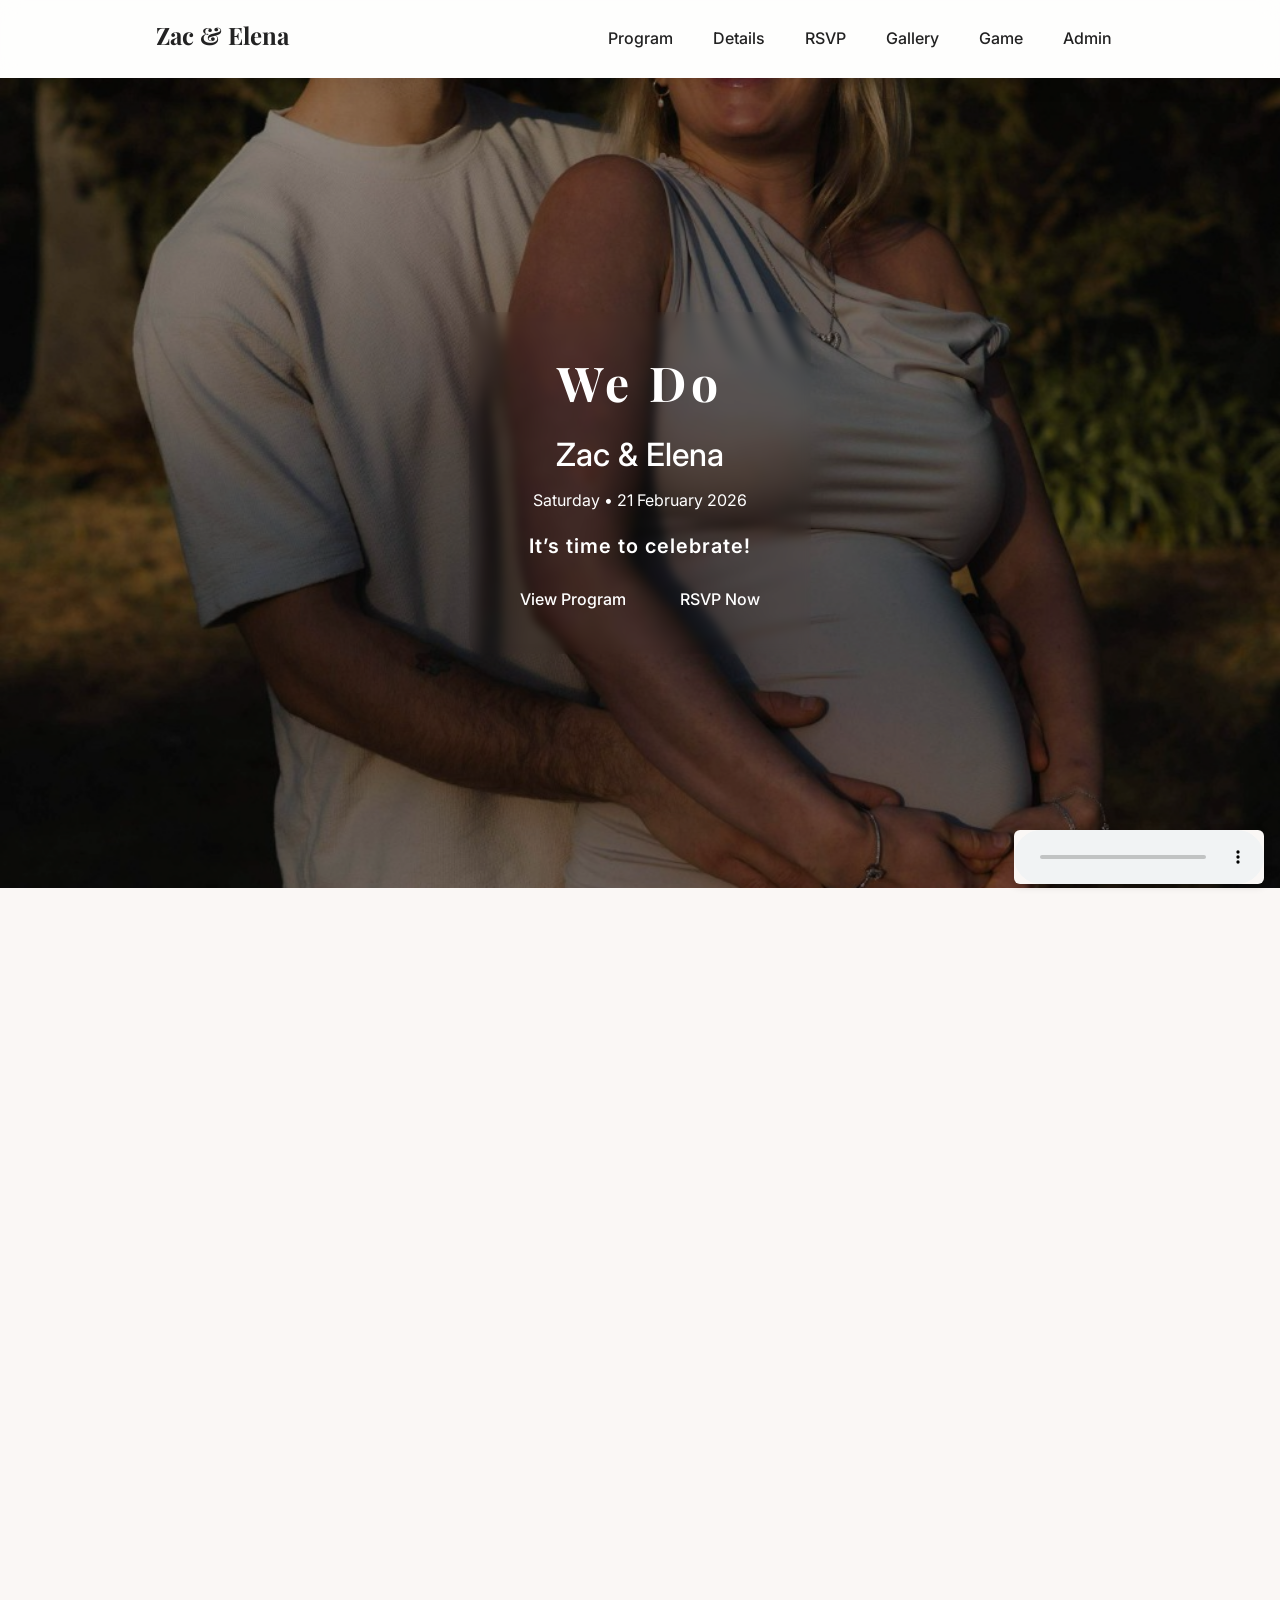
==== commit e901e19e: "Add PAT input field to admin login and store GitHub token on login" ====
--- a/index.html
+++ b/index.html
@@ -315,6 +315,12 @@
           <label for="adminKey">Admin key:</label>
           <input type="password" id="adminKey" required />
         </div>
+        <!-- Optional: Personal access token for GitHub API. This is stored locally in your browser only and never sent to anyone else. -->
+        <div class="form-group">
+          <label for="githubToken">GitHub personal access token (optional):</label>
+          <input type="password" id="githubToken" placeholder="PAT for persisting changes" />
+          <small>Leave blank to skip saving changes to GitHub.</small>
+        </div>
         <button id="adminLoginBtn" class="btn primary">Login</button>
         <p id="adminError" class="error hidden"></p>
       </div>
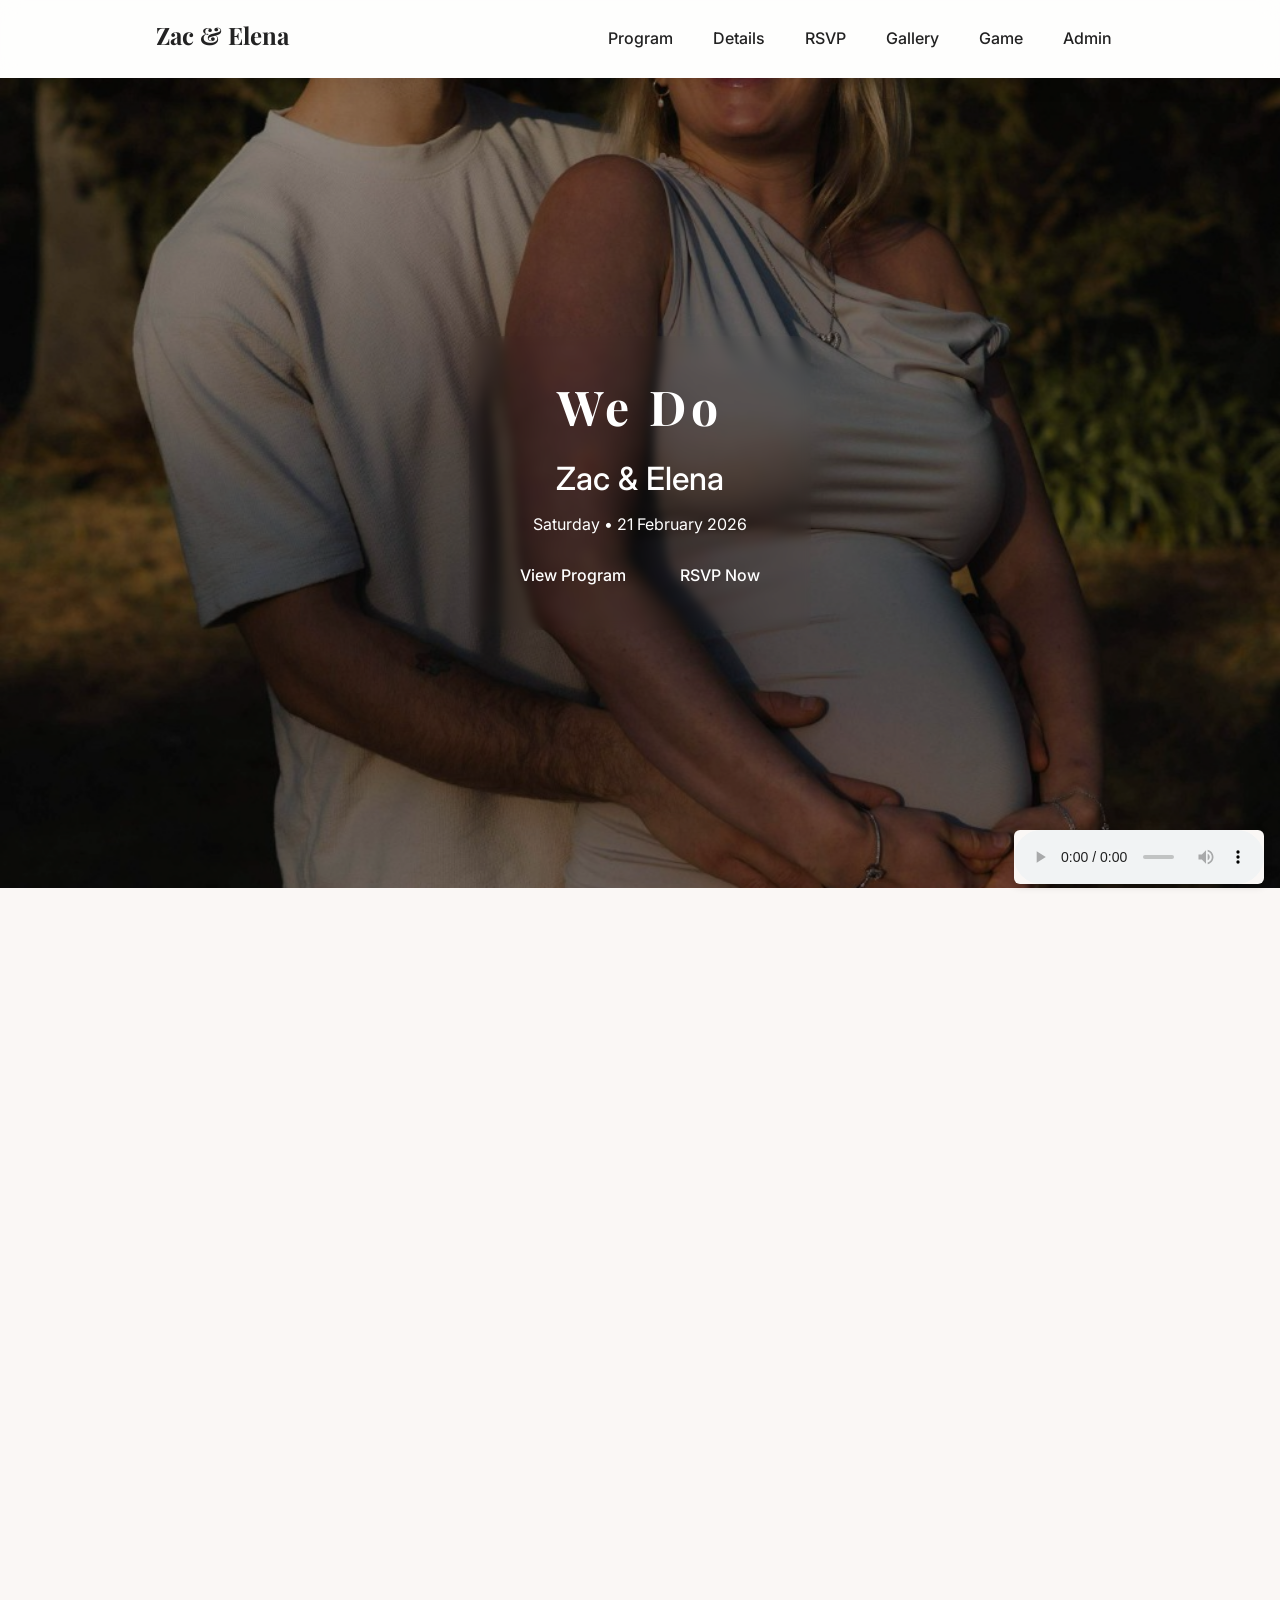
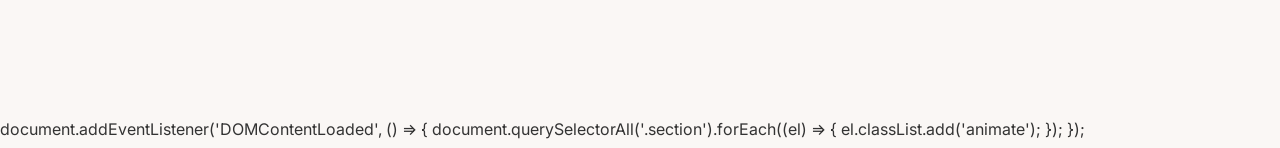
==== commit 2c067741: "Add fallback script to reveal sections when JS fails" ====
--- a/index.html
+++ b/index.html
@@ -557,5 +557,13 @@
 });
 </script>
 
+</
+  <script>
+document.addEventListener('DOMContentLoaded', () => {
+    document.querySelectorAll('.section').forEach((el) => {
+      el.classList.add('animate');
+    });
+  });
+</script>
 </body>
-</html>+</html>
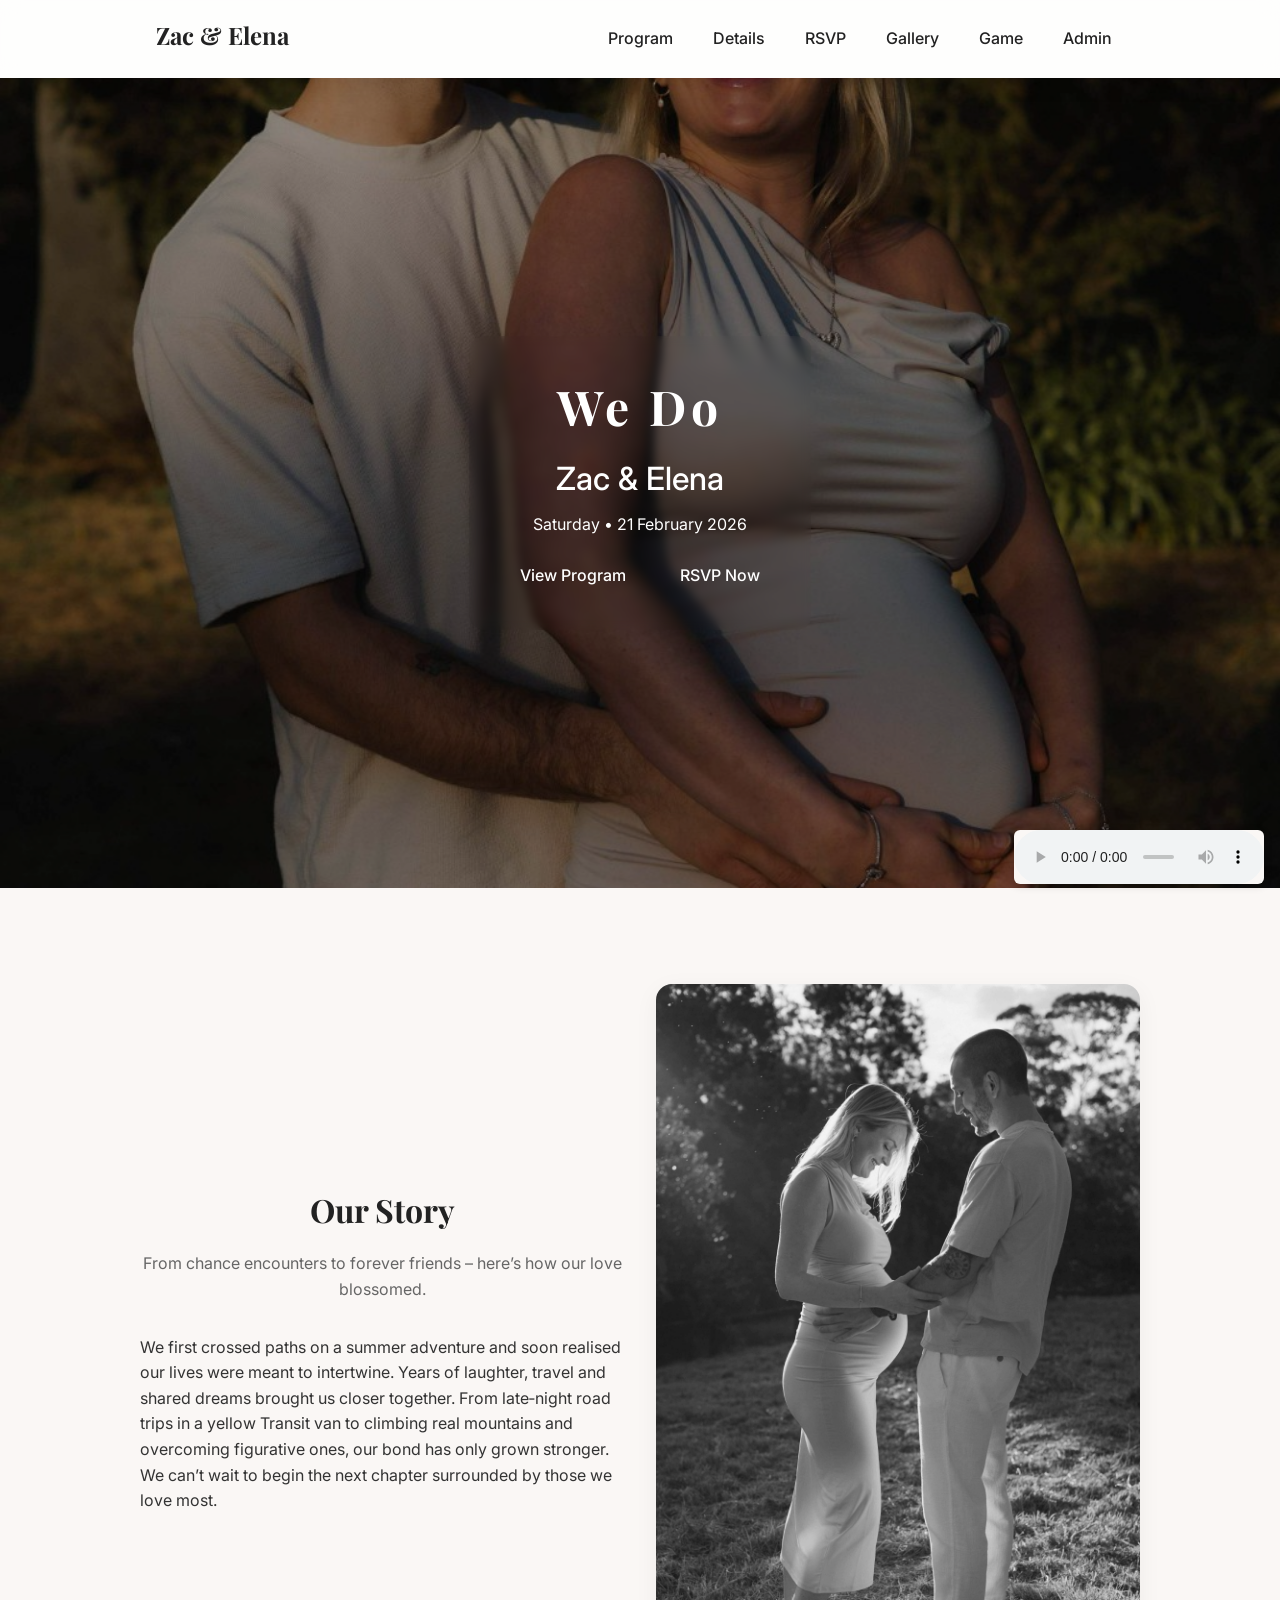
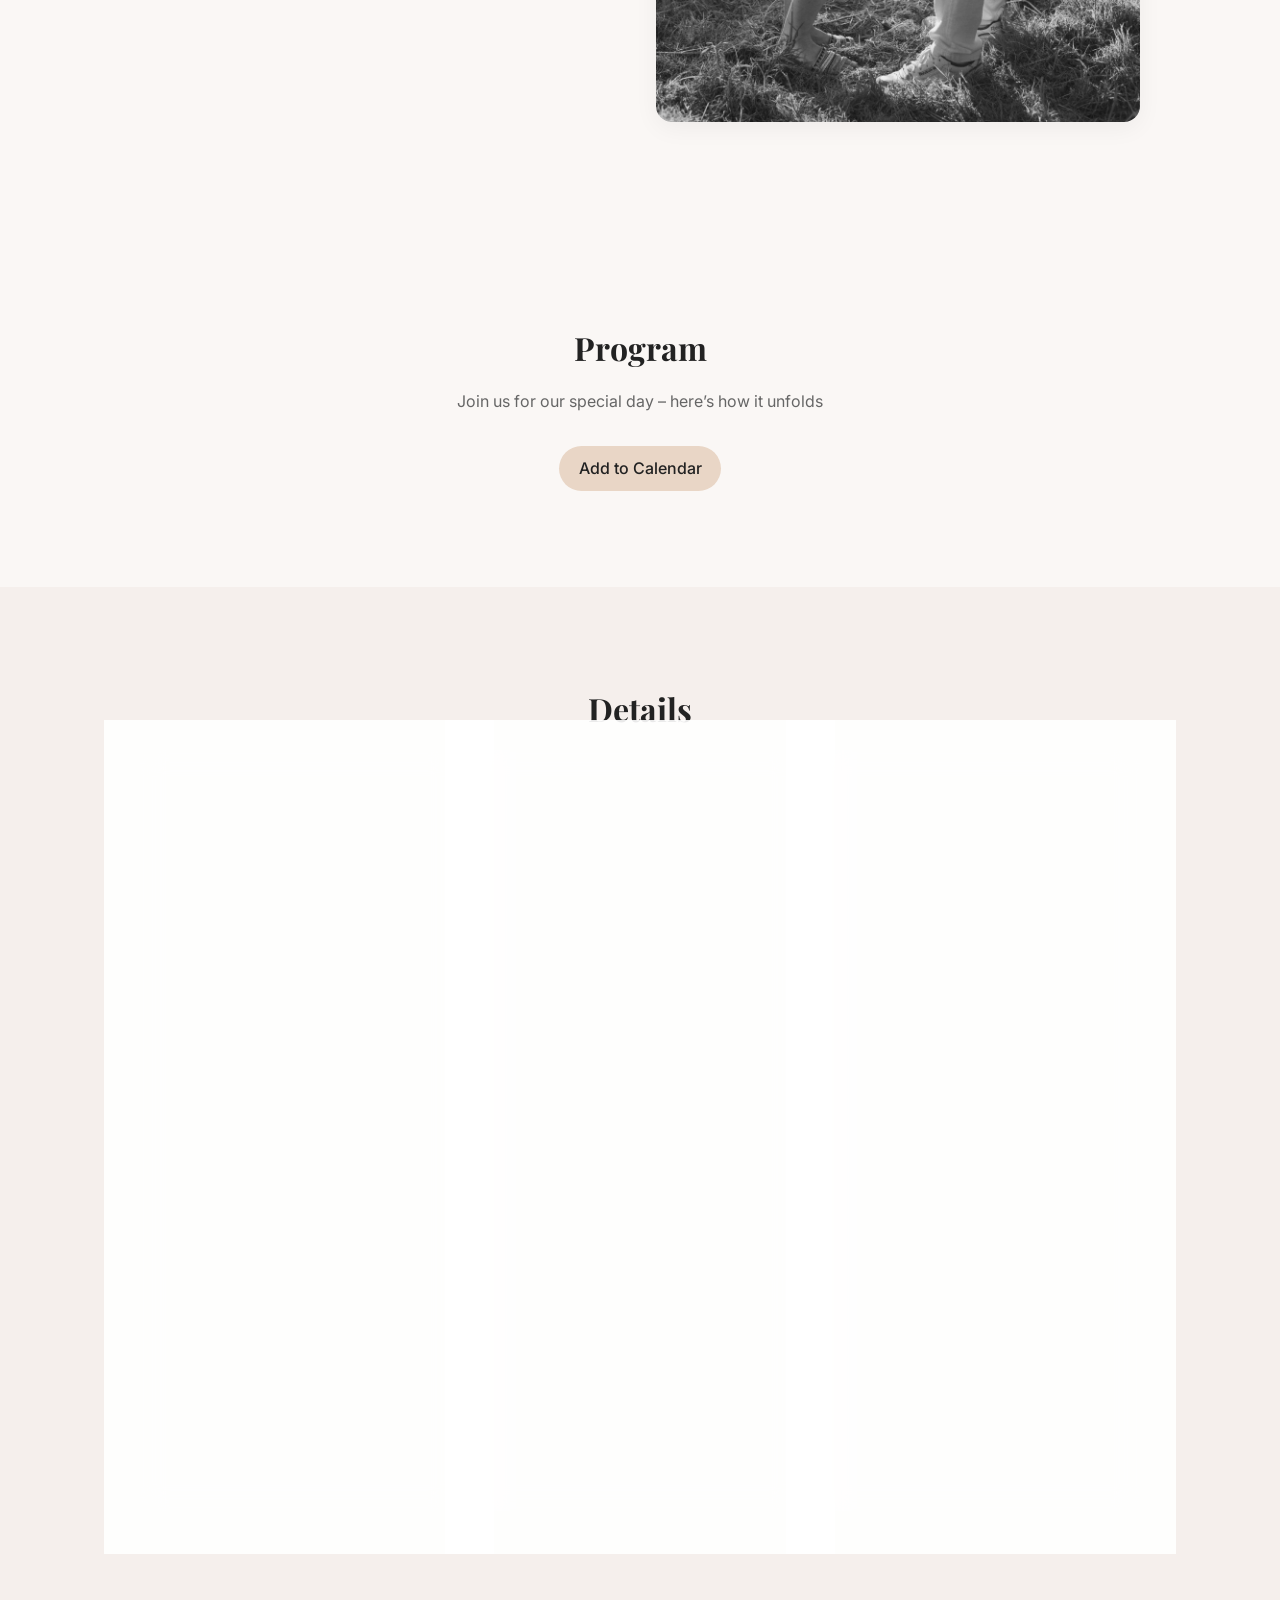
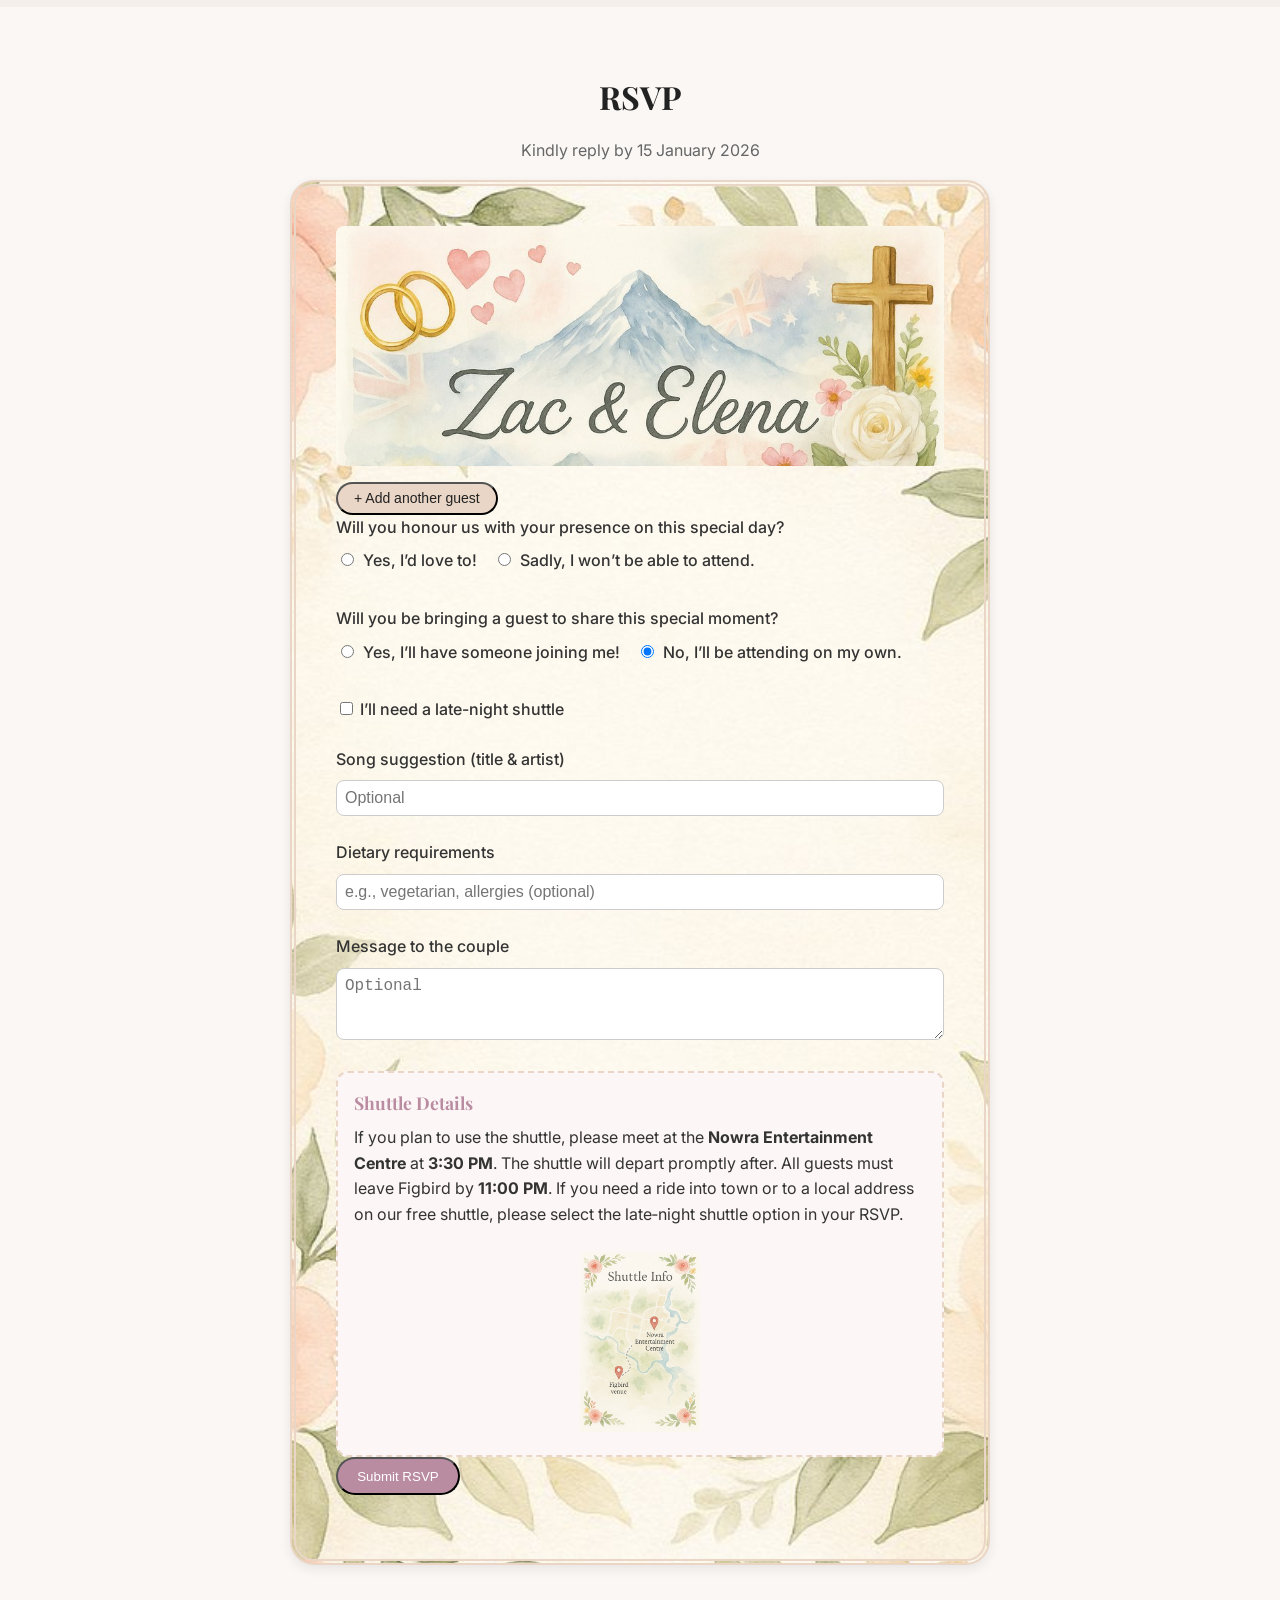
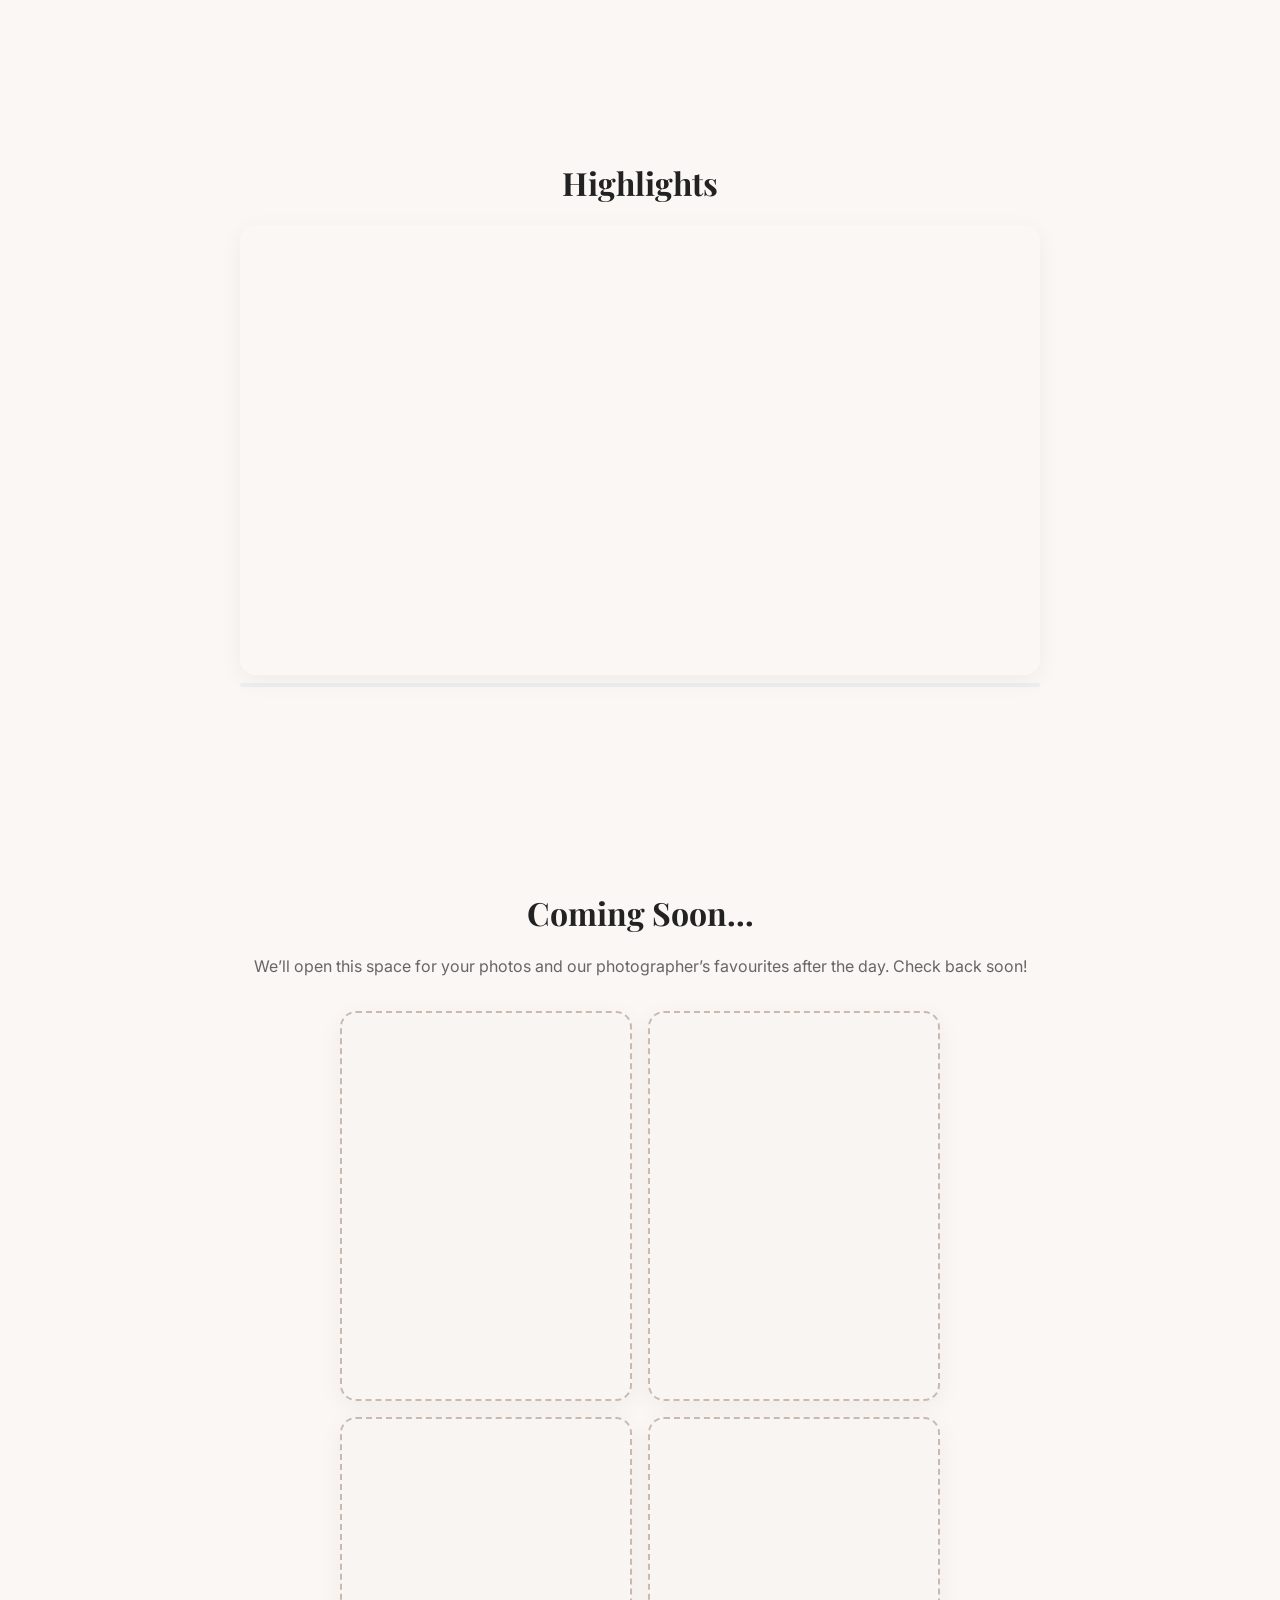
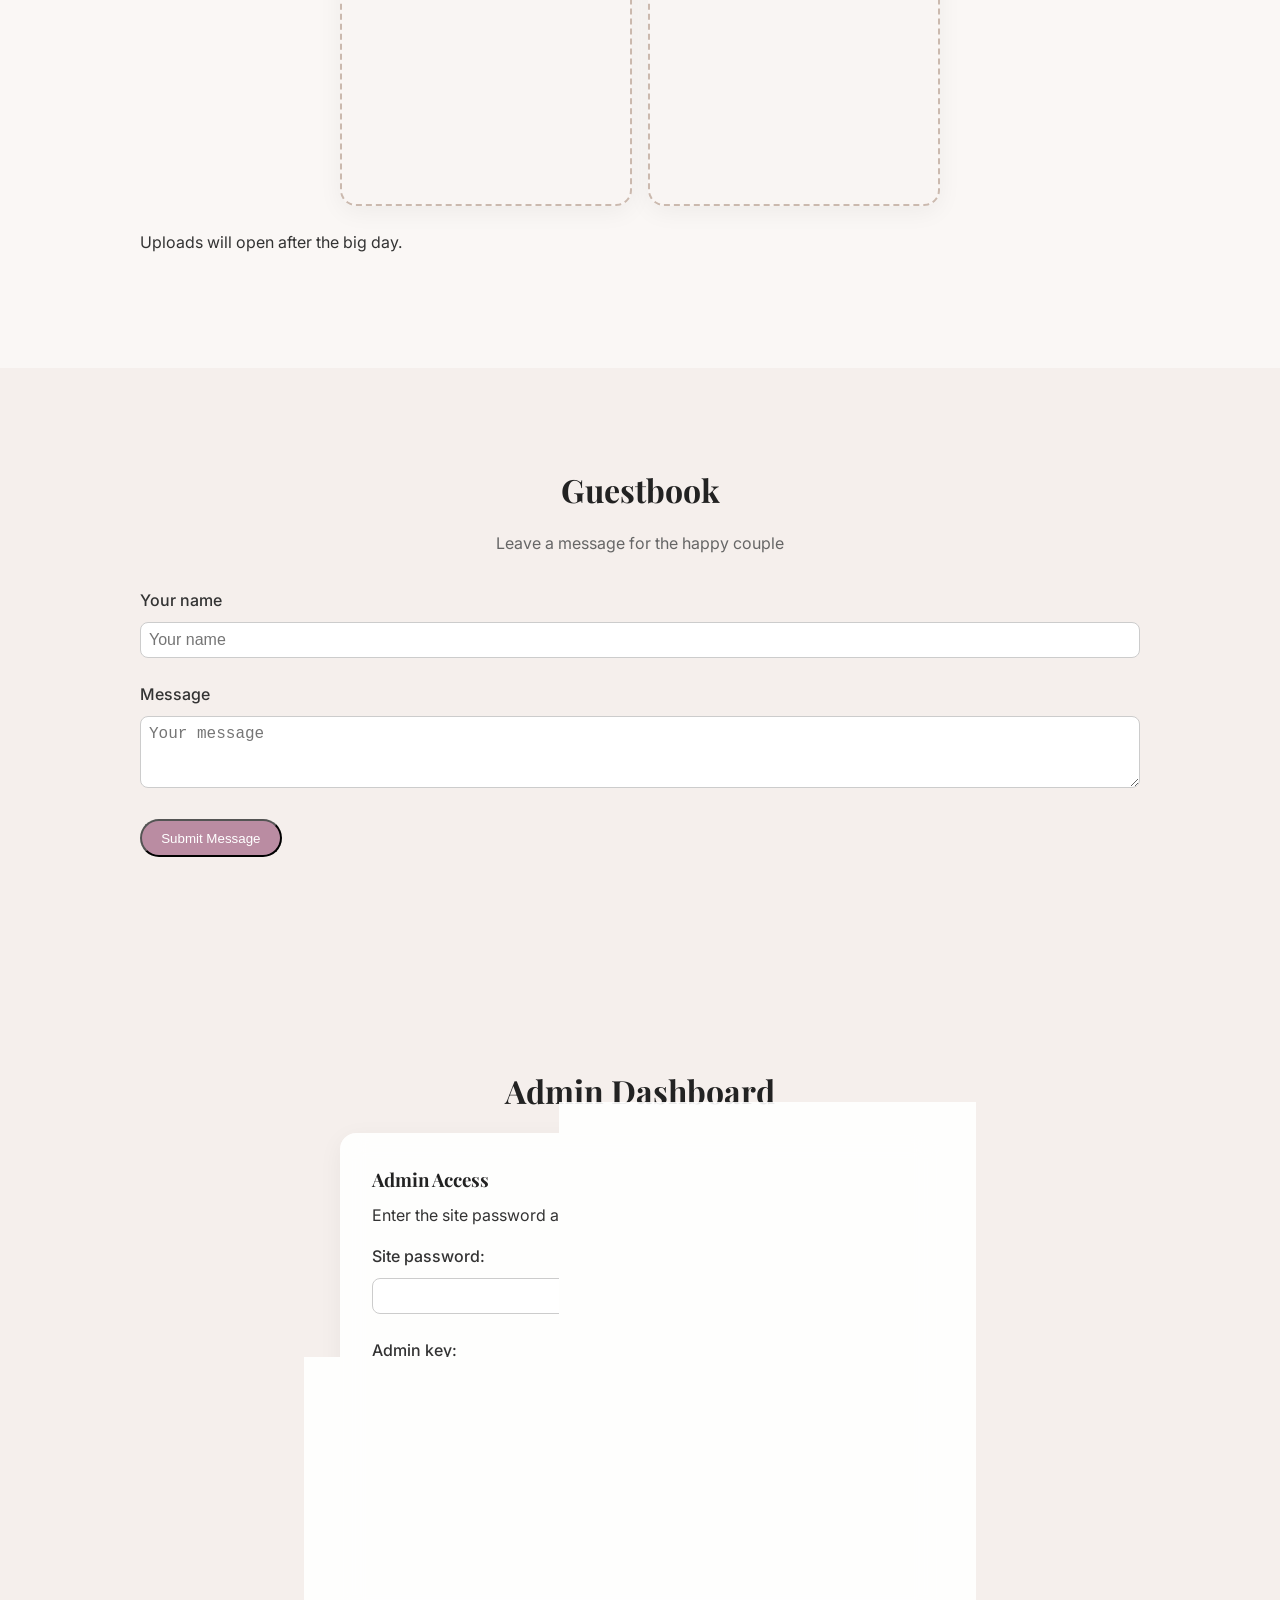
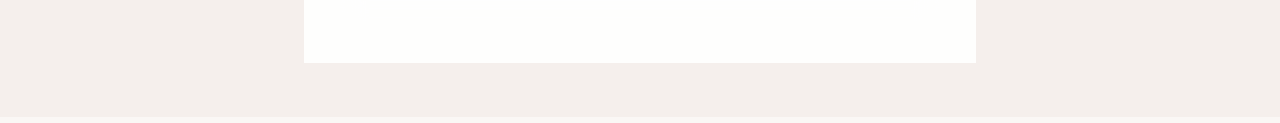
==== commit 6caea5c1: "Remove stray tag causing blank page" ====
--- a/index.html
+++ b/index.html
@@ -557,7 +557,7 @@
 });
 </script>
 
-</
+
   <script>
 document.addEventListener('DOMContentLoaded', () => {
     document.querySelectorAll('.section').forEach((el) => {
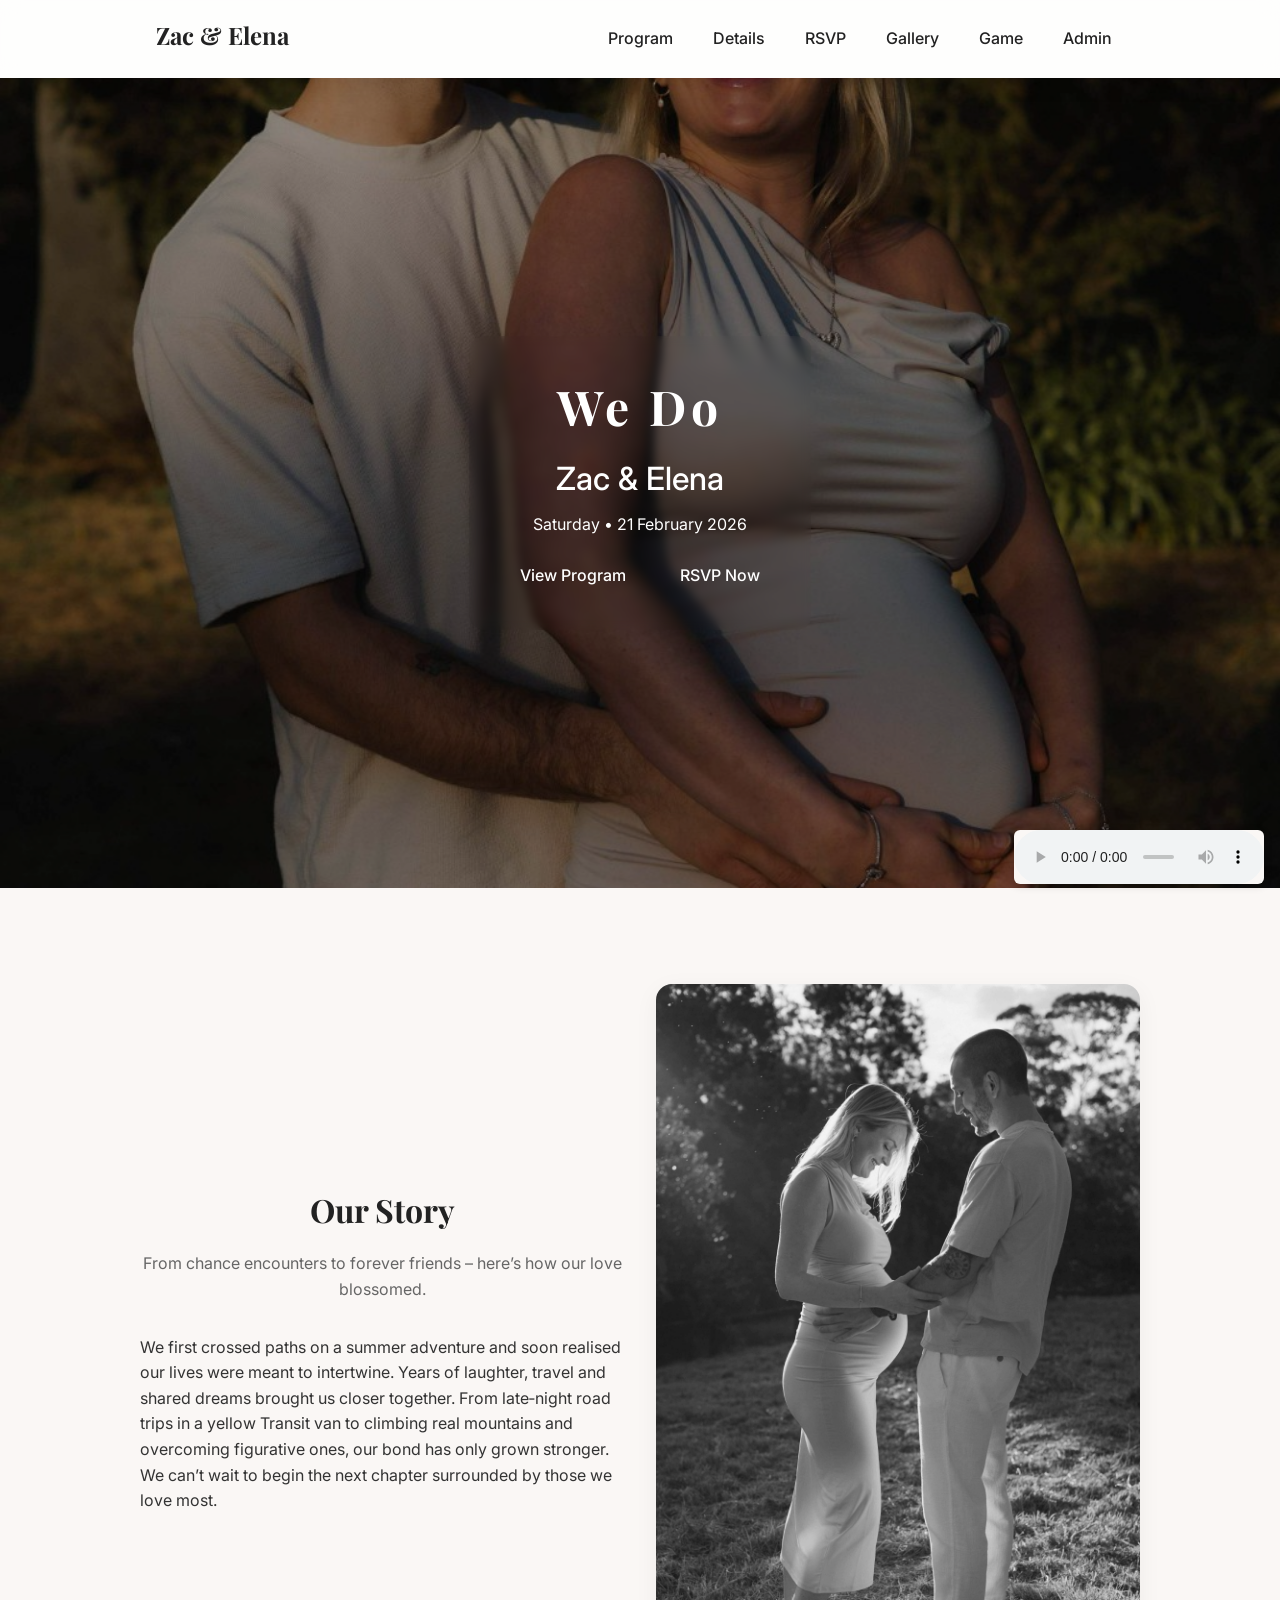
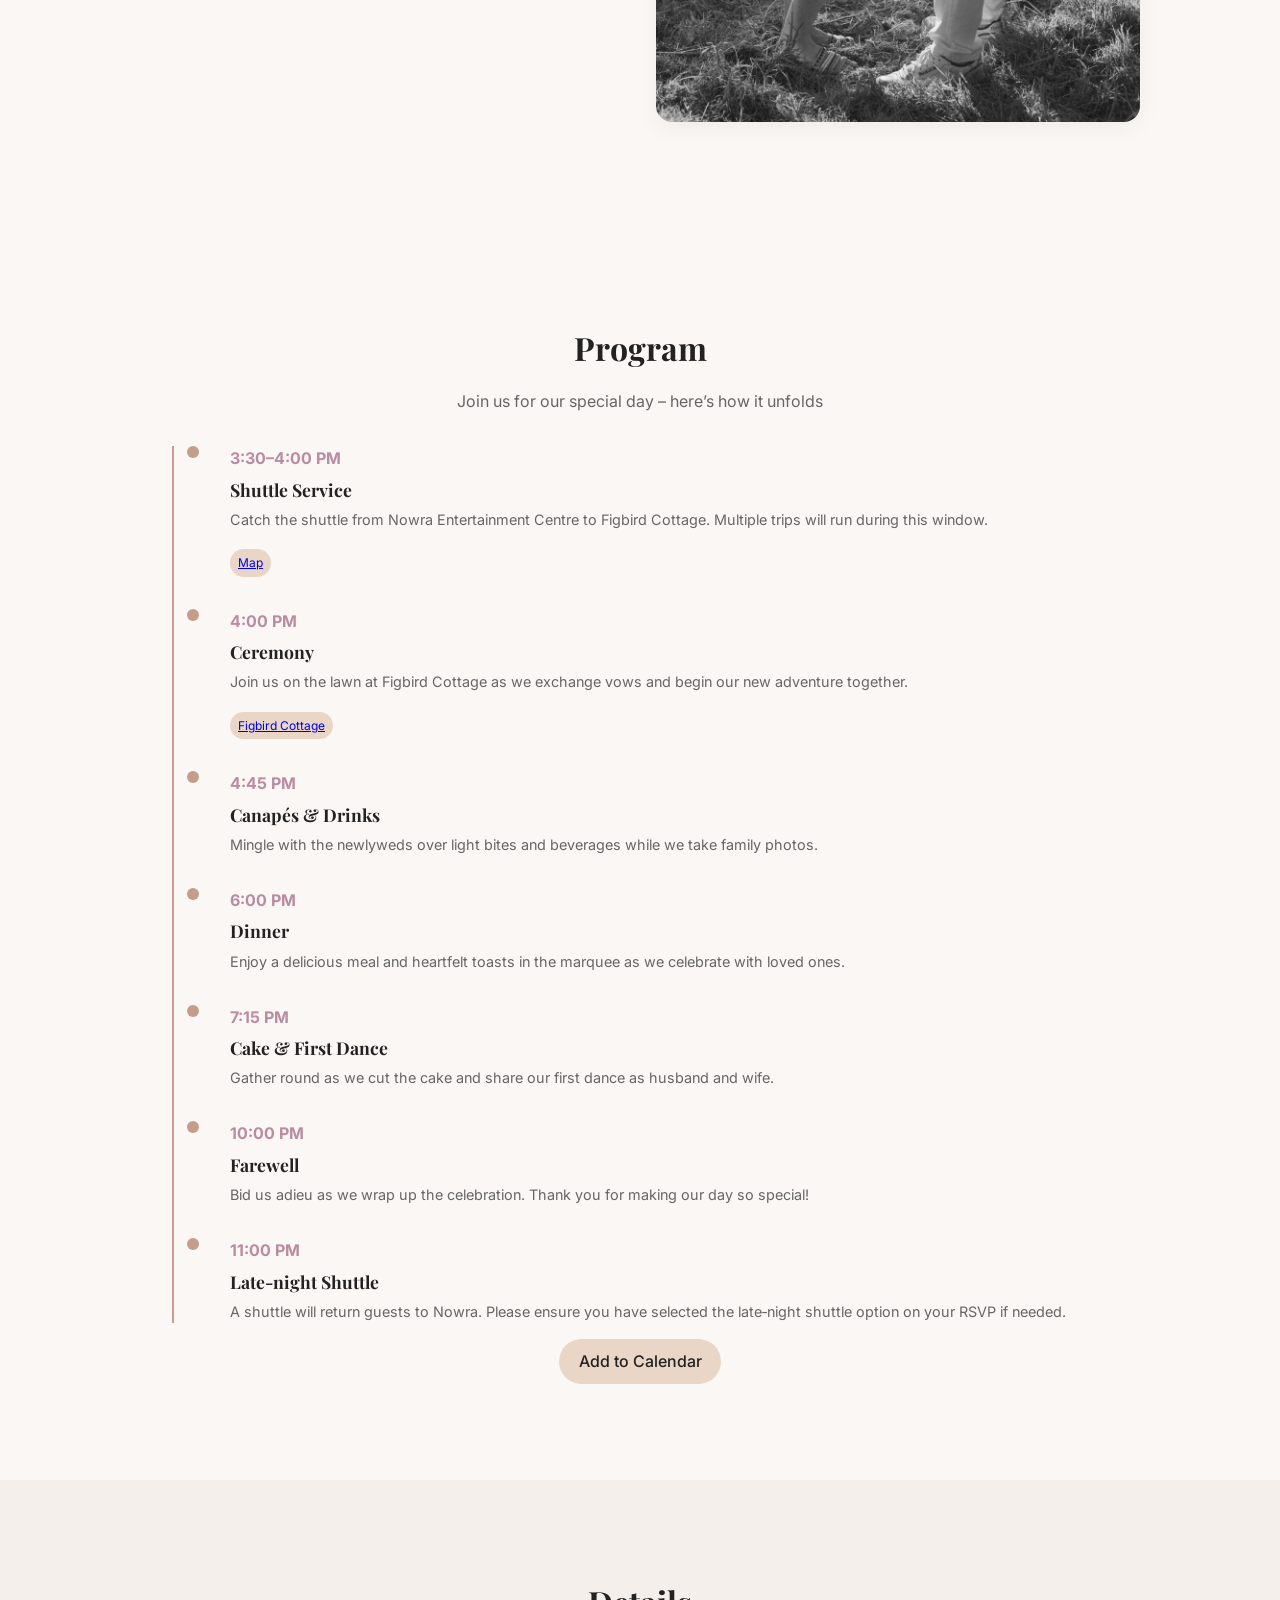
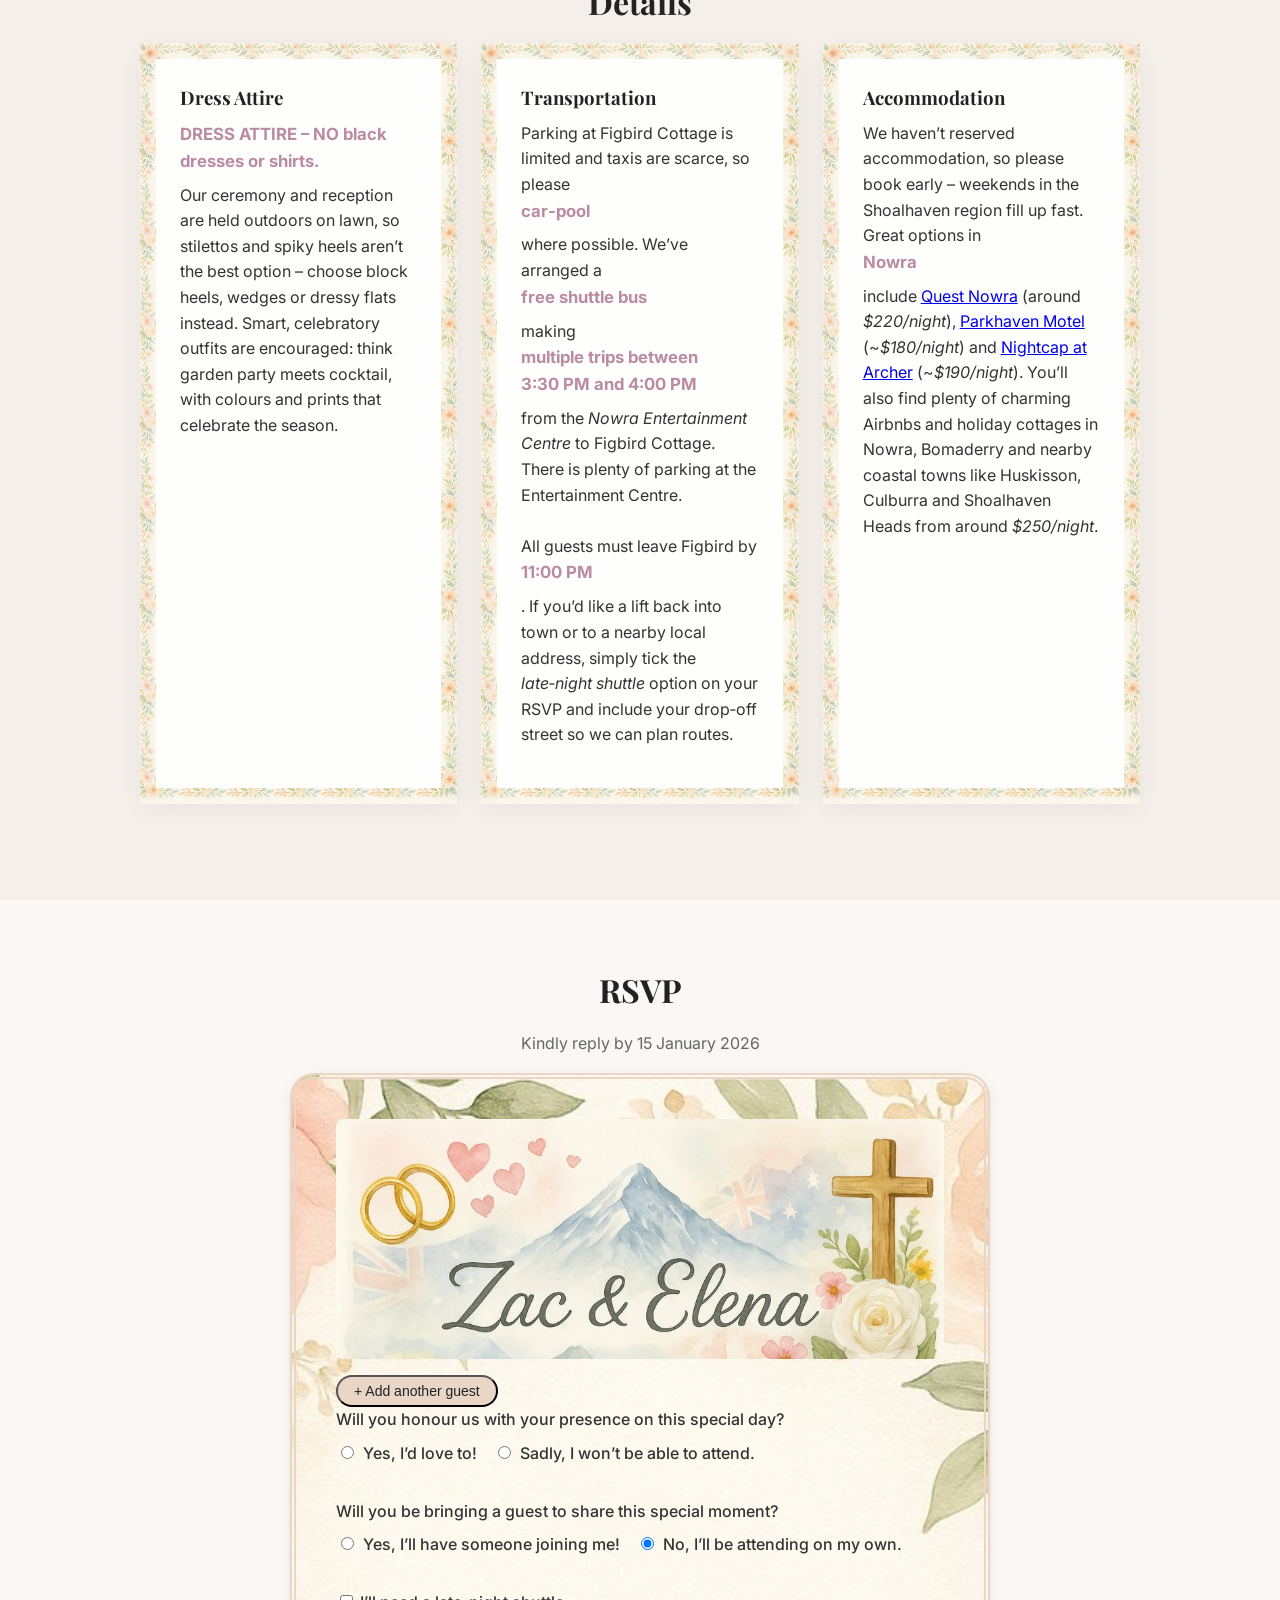
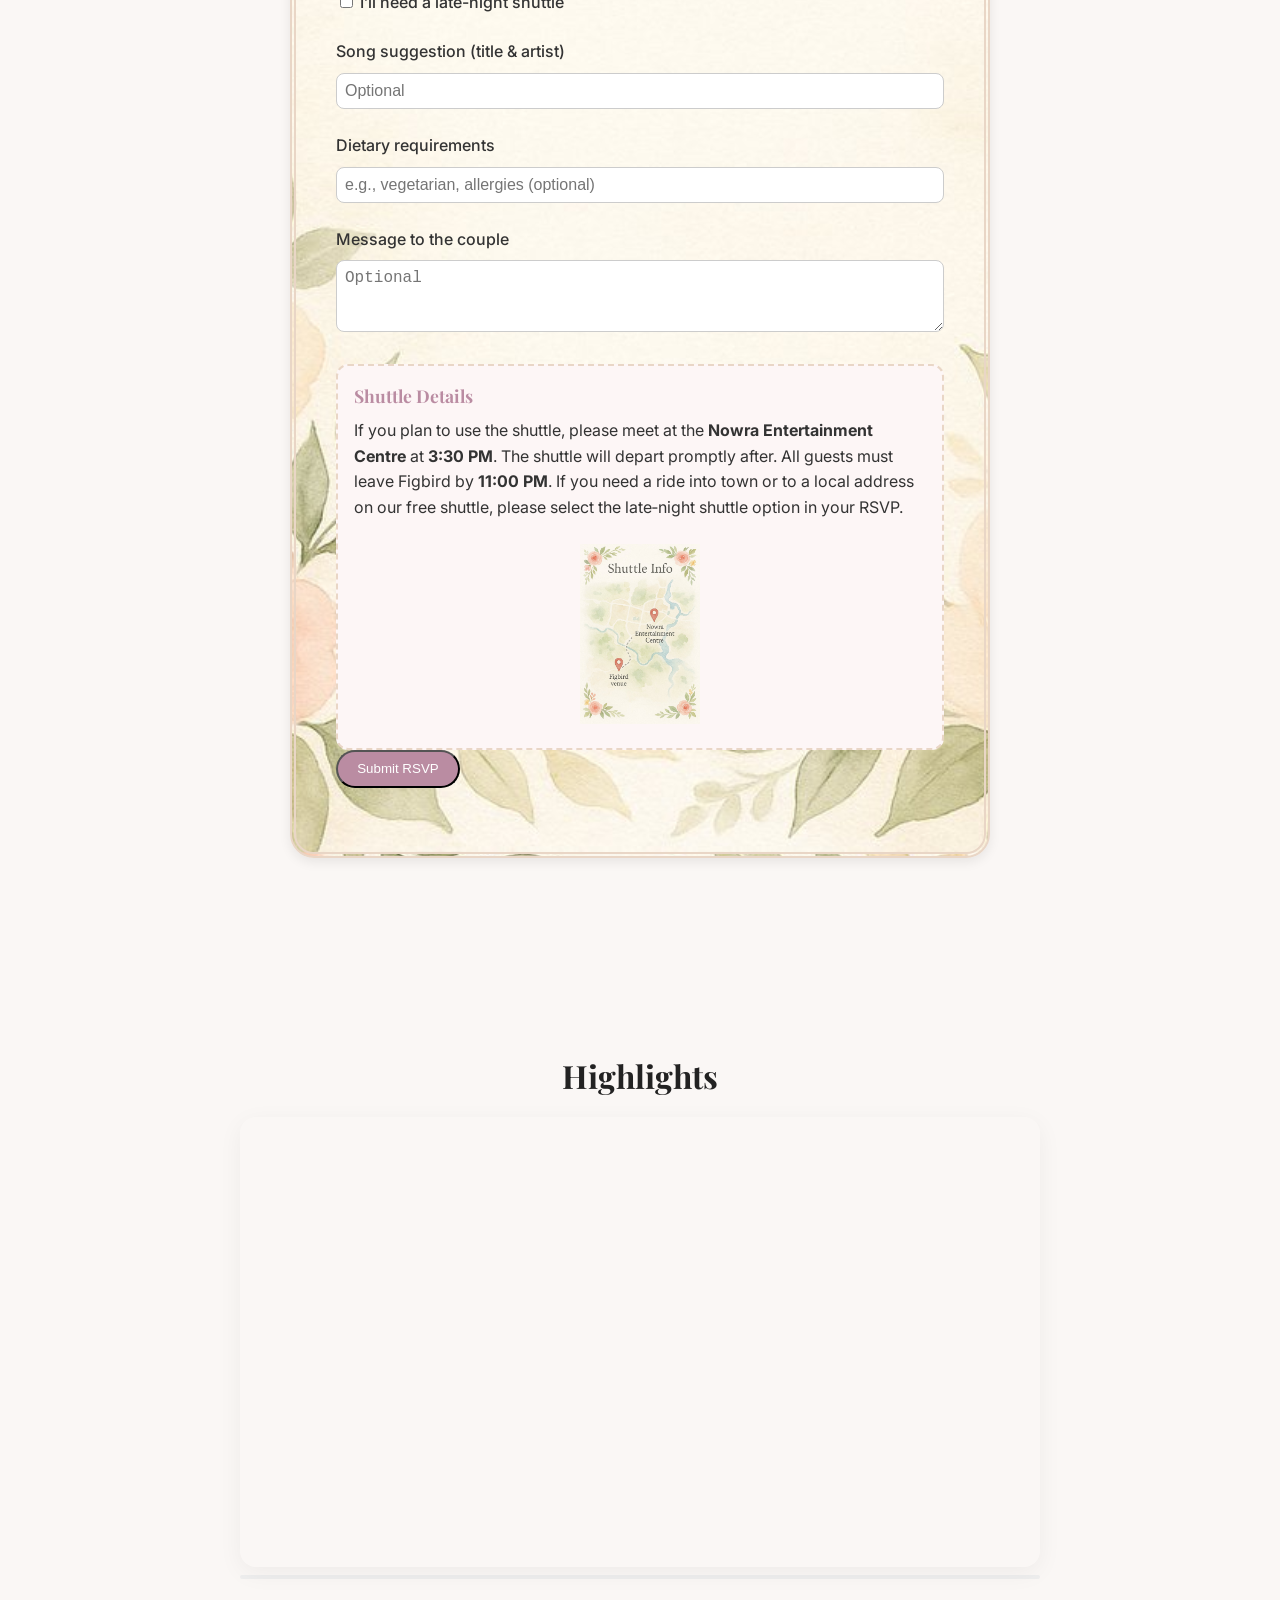
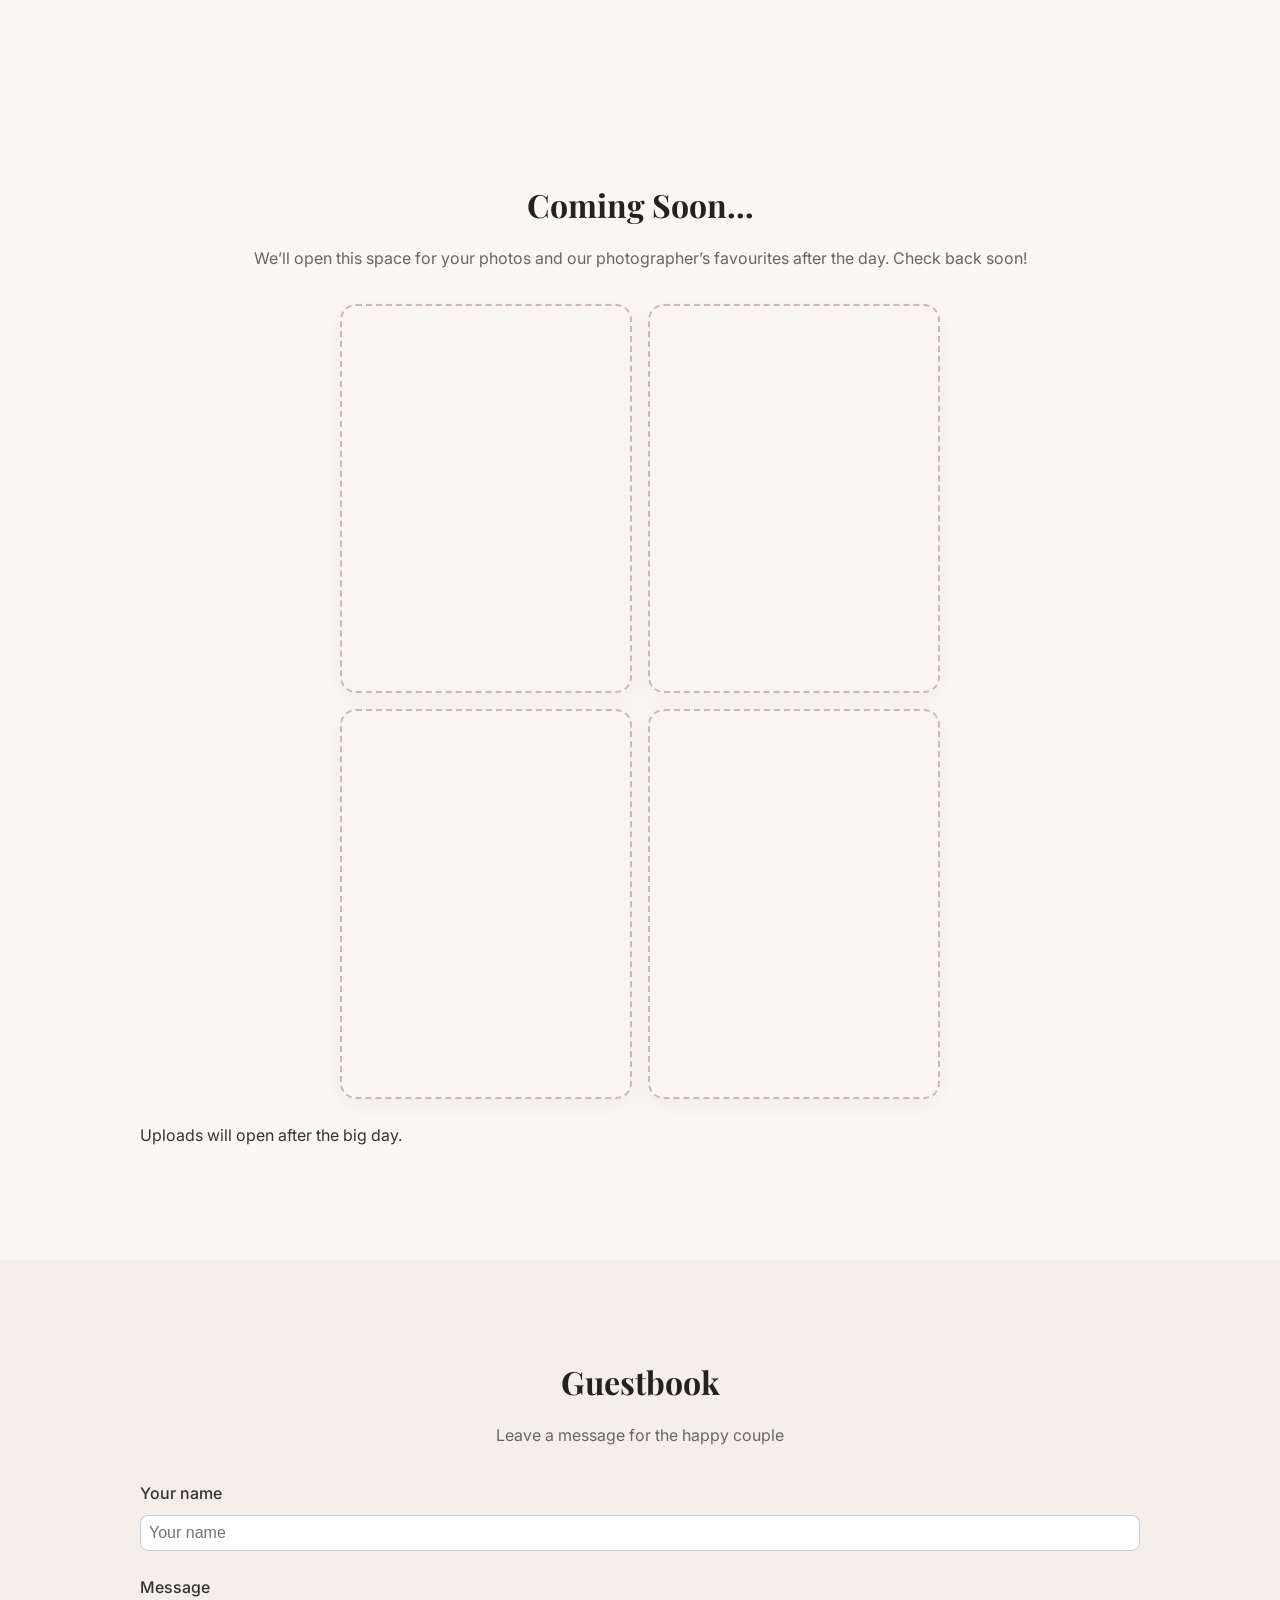
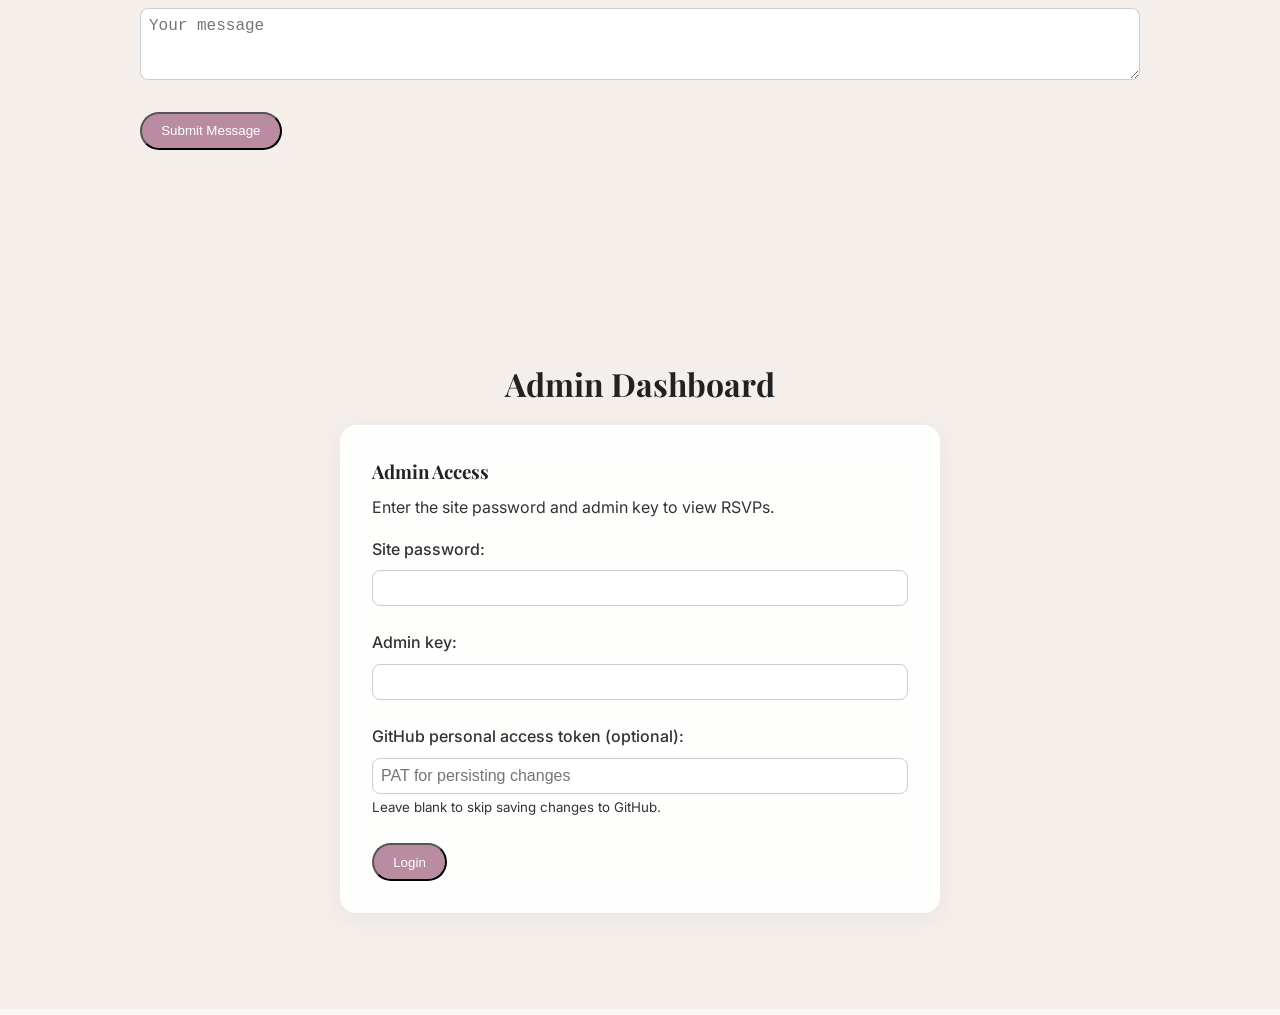
==== commit 9ab919e6: "Add files via upload" ====
--- a/index.html
+++ b/index.html
@@ -91,7 +91,58 @@
       <h2 class="section-title" data-edit-id="program-title">Program</h2>
       <p class="section-subtitle" data-edit-id="program-subtitle">Join us for our special day – here’s how it unfolds</p>
       <div class="timeline">
-        <!-- Timeline items inserted via script.js -->
+        <!-- Static timeline items for the wedding program -->
+        <div class="timeline-item">
+          <div class="timeline-time">3:30–4:00 PM</div>
+          <div class="timeline-content">
+            <h3 class="timeline-title">Shuttle Service</h3>
+            <p class="timeline-desc">Catch the shuttle from Nowra Entertainment Centre to Figbird Cottage. Multiple trips will run during this window.</p>
+            <span class="timeline-chip"><a href="https://goo.gl/maps/EkR95cfJqD4hwm2x7" target="_blank">Map</a></span>
+          </div>
+        </div>
+        <div class="timeline-item">
+          <div class="timeline-time">4:00 PM</div>
+          <div class="timeline-content">
+            <h3 class="timeline-title">Ceremony</h3>
+            <p class="timeline-desc">Join us on the lawn at Figbird Cottage as we exchange vows and begin our new adventure together.</p>
+            <span class="timeline-chip"><a href="https://goo.gl/maps/4iFDU5dXtjr1WGEY7" target="_blank">Figbird Cottage</a></span>
+          </div>
+        </div>
+        <div class="timeline-item">
+          <div class="timeline-time">4:45 PM</div>
+          <div class="timeline-content">
+            <h3 class="timeline-title">Canapés &amp; Drinks</h3>
+            <p class="timeline-desc">Mingle with the newlyweds over light bites and beverages while we take family photos.</p>
+          </div>
+        </div>
+        <div class="timeline-item">
+          <div class="timeline-time">6:00 PM</div>
+          <div class="timeline-content">
+            <h3 class="timeline-title">Dinner</h3>
+            <p class="timeline-desc">Enjoy a delicious meal and heartfelt toasts in the marquee as we celebrate with loved ones.</p>
+          </div>
+        </div>
+        <div class="timeline-item">
+          <div class="timeline-time">7:15 PM</div>
+          <div class="timeline-content">
+            <h3 class="timeline-title">Cake &amp; First Dance</h3>
+            <p class="timeline-desc">Gather round as we cut the cake and share our first dance as husband and wife.</p>
+          </div>
+        </div>
+        <div class="timeline-item">
+          <div class="timeline-time">10:00 PM</div>
+          <div class="timeline-content">
+            <h3 class="timeline-title">Farewell</h3>
+            <p class="timeline-desc">Bid us adieu as we wrap up the celebration. Thank you for making our day so special!</p>
+          </div>
+        </div>
+        <div class="timeline-item">
+          <div class="timeline-time">11:00 PM</div>
+          <div class="timeline-content">
+            <h3 class="timeline-title">Late‑night Shuttle</h3>
+            <p class="timeline-desc">A shuttle will return guests to Nowra. Please ensure you have selected the late‑night shuttle option on your RSVP if needed.</p>
+          </div>
+        </div>
       </div>
       <!-- Add to Calendar link -->
       <div class="add-calendar" style="text-align:center; margin-top: 1rem;">
@@ -249,10 +300,10 @@
       <h2 class="section-title">Highlights</h2>
       <!-- Container for the highlight slideshow. Each img represents a slide. -->
       <div id="highlightReel" class="highlight-reel">
-        <img class="highlight-slide" data-index="0" alt="" />
-        <img class="highlight-slide" data-index="1" alt="" />
-        <img class="highlight-slide" data-index="2" alt="" />
-        <img class="highlight-slide" data-index="3" alt="" />
+        <img class="highlight-slide" data-index="0" src="images/1000017454.jpg" alt="Highlight 1" />
+        <img class="highlight-slide" data-index="1" src="images/1000017456.jpg" alt="Highlight 2" />
+        <img class="highlight-slide" data-index="2" src="images/1000017457.jpg" alt="Highlight 3" />
+        <img class="highlight-slide" data-index="3" src="images/1000017460.jpg" alt="Highlight 4" />
       </div>
       <!-- A subtle progress bar below the slideshow showing the current slide position. -->
       <div id="highlightProgress" class="highlight-progress">
@@ -565,5 +616,40 @@
     });
   });
 </script>
+
+  <!-- Fallback admin login script: allows access to the admin dashboard even if script.js fails -->
+  <script>
+  document.addEventListener('DOMContentLoaded', function () {
+    var loginBtn = document.getElementById('adminLoginBtn');
+    if (loginBtn) {
+      loginBtn.addEventListener('click', function (evt) {
+        evt.preventDefault();
+        var pw = document.getElementById('sitePassword').value || '';
+        var key = document.getElementById('adminKey').value || '';
+        var token = document.getElementById('githubToken').value || '';
+        var errorEl = document.getElementById('adminError');
+        if (pw.trim() === 'love' && key.trim() === 'evol') {
+          var loginPanel = document.getElementById('adminLogin');
+          var contentPanel = document.getElementById('adminContent');
+          if (loginPanel) loginPanel.classList.add('hidden');
+          if (contentPanel) contentPanel.classList.remove('hidden');
+          if (token) {
+            try {
+              localStorage.setItem('githubToken', token);
+            } catch (e) {
+              console.warn('Unable to store token:', e);
+            }
+          }
+          if (errorEl) errorEl.classList.add('hidden');
+        } else {
+          if (errorEl) {
+            errorEl.textContent = 'Incorrect password or admin key.';
+            errorEl.classList.remove('hidden');
+          }
+        }
+      });
+    }
+  });
+  </script>
 </body>
-</html>
+</html>
--- a/styles.css
+++ b/styles.css
@@ -1336,8 +1336,10 @@
    opacity.  The hero is excluded because it lacks the .section class. */
 .section {
   opacity: 0;
-  transform: translateY(20px);
-  transition: all 0.6s ease-out;
+  opacity: 1;
+    transform: translateY(0);
+    transition: all 0.6s ease-out;
+  
 }
 .section.animate {
   opacity: 1;
@@ -1566,4 +1568,4 @@
   padding: 0.2rem 0.4rem;
   font-size: 0.8rem;
   line-height: 1;
-}+}
